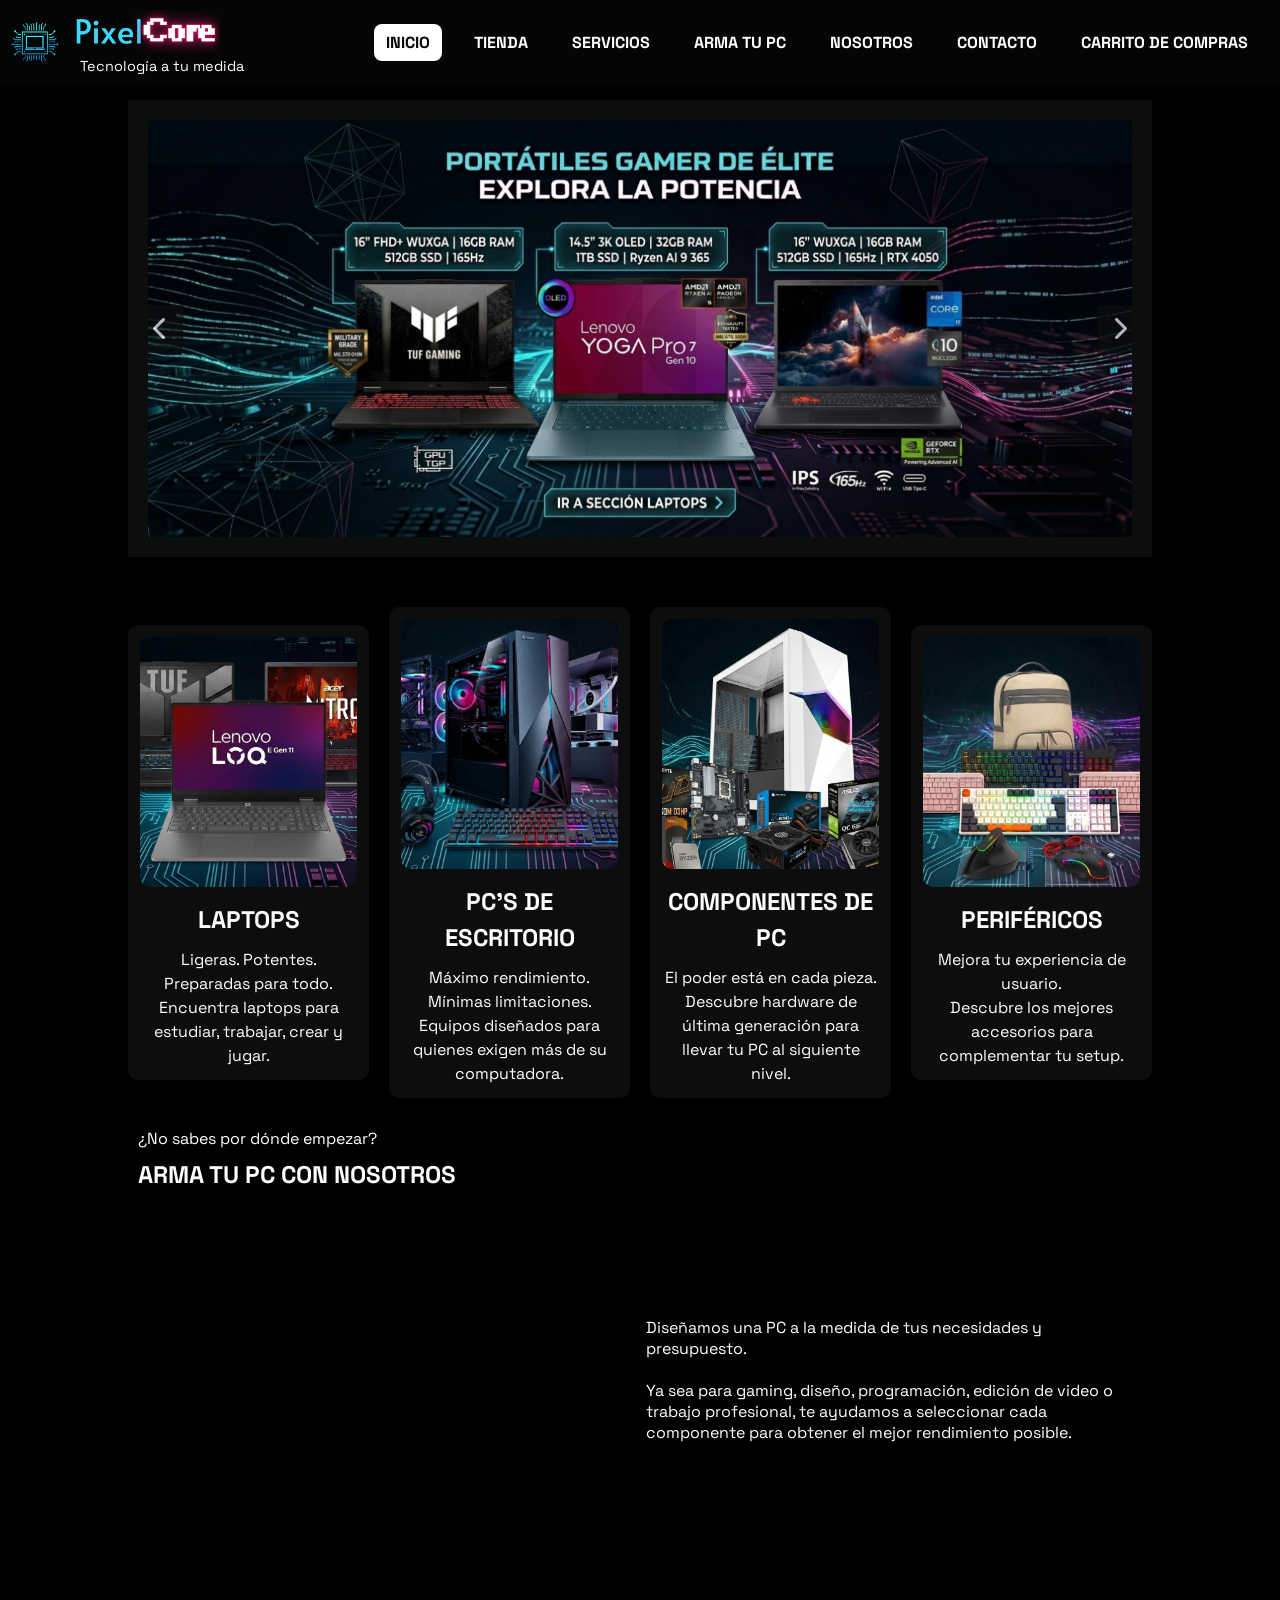
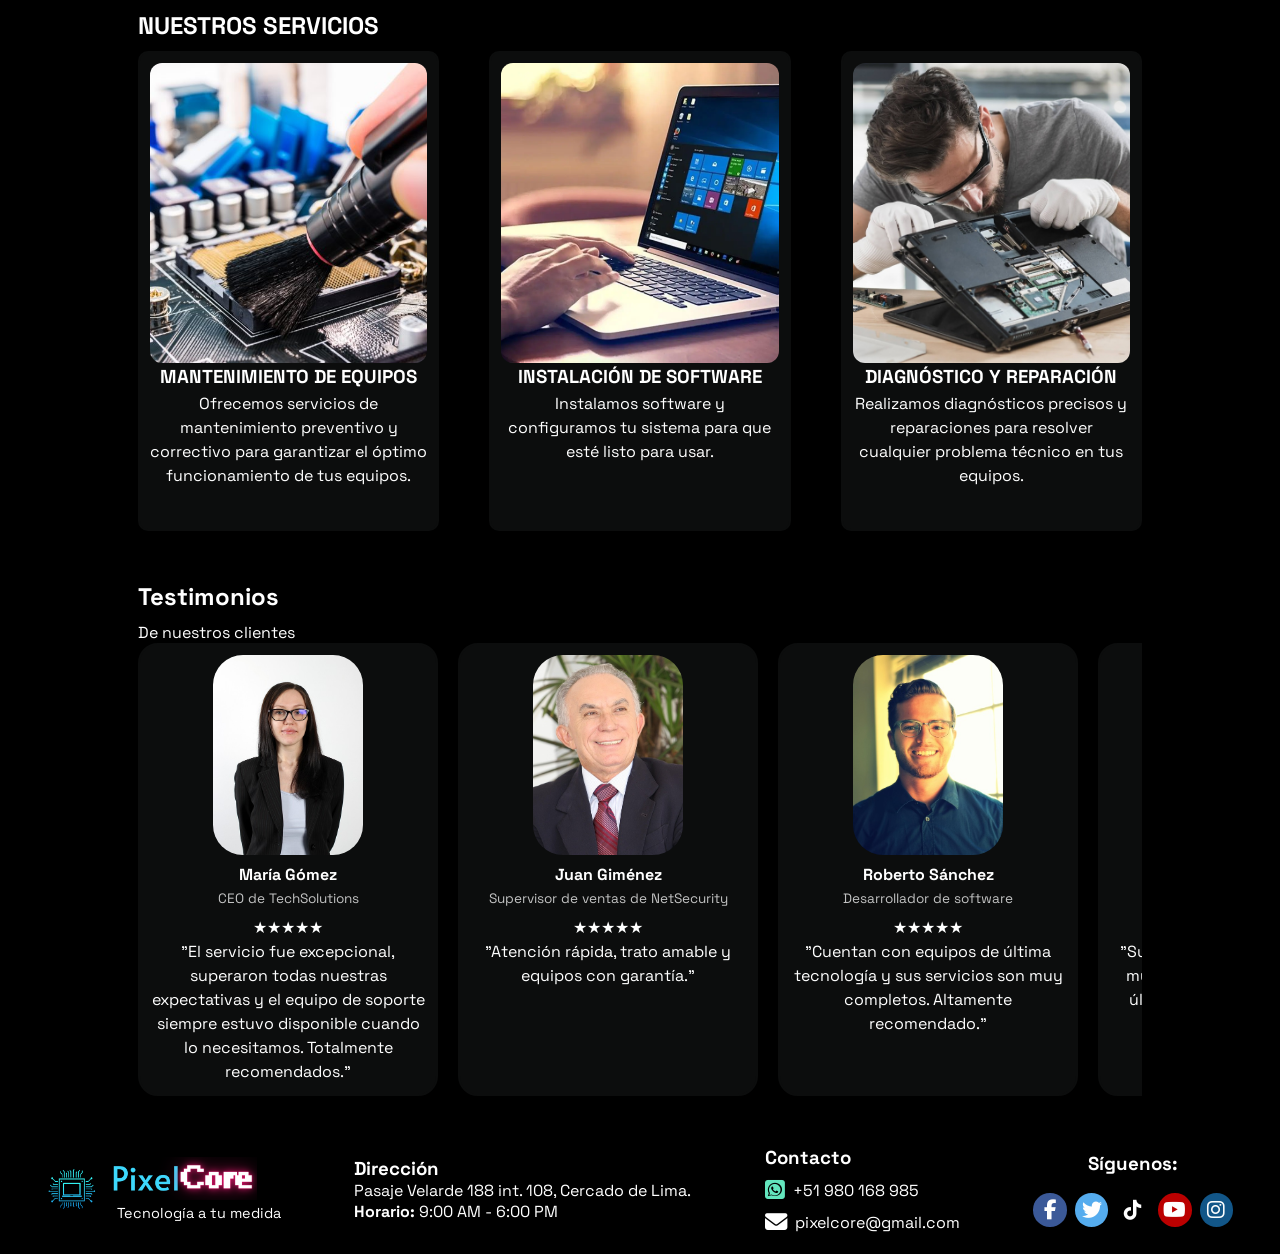
==== paginas/index.html @ 114f6311 "feat: Agregar carrusel continuo en 'Testimonios' - Inicio" ====
<!DOCTYPE html>
<html lang="es">
<head>
    <meta charset="UTF-8">
    <meta name="viewport" content="width=device-width, initial-scale=1.0">
    <link rel="preconnect" href="https://fonts.googleapis.com">
    <link rel="preconnect" href="https://fonts.gstatic.com" crossorigin>
    <link href="https://fonts.googleapis.com/css2?family=Space+Grotesk:wght@300;400;500;700&display=swap" rel="stylesheet">
    <link rel="stylesheet" href="../css/style.css">
    <link rel="stylesheet" href="https://cdnjs.cloudflare.com/ajax/libs/font-awesome/6.5.2/css/all.min.css">
    <script src = "../script.js" defer></script>
    <title>PixelCore - Tecnología a tu medida</title>
</head>
<body>
    
    <!-- ========== HEADER ========== -->

    <header>
        <img class = "logo-img" src = "../imagenes/logo-pixelCore.png" alt="Logo de PixelCore">
        <div class = "logo-info">
            <img class = "logo-nombre" src = "../imagenes/nombre-pixelCore.png" alt="PixelCore">
            <p class = "logo-slogan">Tecnología a tu medida</p>
        </div>
        <nav class = "navbar" aria-label = "Navegación principal">
            <ul>
                <li><a href = "#" class = "active">INICIO</a></li>
                <li><a href = "#">TIENDA</a></li>
                <li><a href = "#">SERVICIOS</a></li>
                <li><a href = "#">ARMA TU PC</a></li>
                <li><a href = "#">NOSOTROS</a></li>
                <li><a href = "#">CONTACTO</a></li>
                <li><a href = "#">CARRITO DE COMPRAS</a></li>
            </ul>
        </nav>
    </header>

    <!-- ========== MAIN ========== -->

    <main>

        <!-- Banner -->
        <section class = "carrusel">
            <button class = "button prev">
                <i class="fa-solid fa-chevron-left"></i>
            </button>
            <div class = "carrusel-viewport">
                <div class = "carrusel-contenedor">
                    <img src = "../imagenes/banner_laptop.png" alt = "banner de laptops">
                    <img src = "../imagenes/banner_pc.png" alt = "banner de PC's">
                </div>
            </div>
            <button class = "button next">
                <i class="fa-solid fa-chevron-right"></i>
            </button>
        </section>

        <!-- Productos -->
        <section class = "productos">

            <div class = "productos-card">
                <img class = "producto-img" src = "../imagenes/card-laptop.png" alt = "Laptops">
                <div class = "producto-texto">
                    <h2>LAPTOPS</h2>
                    <p>Ligeras. Potentes. Preparadas para todo.</p>
                    <p>Encuentra laptops para estudiar, trabajar, crear y jugar.</p>
                </div>
            </div>

            <div class = "productos-card">
                <img class = "producto-img" src="../imagenes/card-pc.png" alt="PC's">
                <div class = "producto-texto">
                    <h2>PC'S DE ESCRITORIO</h2>
                    <p>Máximo rendimiento. Mínimas limitaciones.</p>
                    <p>Equipos diseñados para quienes exigen más de su computadora.</p>
                </div>
            </div>

            <div class = "productos-card">
                <img class = "producto-img" src="../imagenes/card-componentes.png" alt="componentes de PC">
                <div class = "producto-texto">
                    <h2>COMPONENTES DE PC</h2>
                    <p>El poder está en cada pieza.</p>
                    <p>Descubre hardware de última generación para llevar tu PC al siguiente nivel.</p>
                </div>
            </div>

            <div class = "productos-card">
                <img class = "producto-img" src="../imagenes/card-perifericos.png" alt="Periféricos de PC">
                <div class = "producto-texto">
                    <h2>PERIFÉRICOS</h2>
                    <p>Mejora tu experiencia de usuario.</p>
                    <p>Descubre los mejores accesorios para complementar tu setup.</p>
                </div>
            </div>

        </section>

        <!-- Armado de PC -->
        <section class = "armado-pc seccion-interior">

            <p>¿No sabes por dónde empezar?</p>
            <h2>ARMA TU PC CON NOSOTROS</h2>
            <div class = "armado-pc-contenido">
                <iframe 
                    width = "1200" height = "360"
                    src = "https://www.youtube-nocookie.com/embed/bmqyrYRSf_Q?si=VLhyrjJyoLAX0cys" 
                    title = "Video: Cómo armar tu PC con PixelCore" 
                    frameborder = "0" 
                    allow = "accelerometer; autoplay; clipboard-write; encrypted-media; gyroscope; picture-in-picture; web-share" 
                    referrerpolicy = "strict-origin-when-cross-origin" 
                    allowfullscreen>
                </iframe>
                <p>Diseñamos una PC a la medida de tus necesidades y presupuesto.<br> 
                <br> 
                    Ya sea para gaming, diseño, programación, edición de video o trabajo profesional, te ayudamos a seleccionar cada componente para obtener el mejor rendimiento posible.
                </p>
            </div>

        </section>

        <!-- Servicios -->
        <section class = "servicios seccion-interior">

            <h2>NUESTROS SERVICIOS</h2>
            <div class = "servicios-grid">

                <div class = "servicios-card">
                    <img src = "../imagenes/card-servicios-mantenimiento.jpg" alt = "Mantenimiento de equipos">
                    <div class = "servicios-texto">
                        <h3>MANTENIMIENTO DE EQUIPOS</h3>
                        <p>Ofrecemos servicios de mantenimiento preventivo y correctivo para garantizar el óptimo funcionamiento de tus equipos.</p>
                    </div>
                </div>

                <div class = "servicios-card">
                    <img src = "../imagenes/card-servicios-instalacion.webp" alt = "Instalación de software">
                    <div class = "servicios-texto">
                        <h3>INSTALACIÓN DE SOFTWARE</h3>
                        <p>Instalamos software y configuramos tu sistema para que esté listo para usar.</p>
                    </div>
                </div>

                <div class = "servicios-card">
                    <img src = "../imagenes/card-servicios-reparacion.jpg" alt = "Reparación de equipos">
                    <div class = "servicios-texto">
                        <h3>DIAGNÓSTICO Y REPARACIÓN</h3>
                        <p>Realizamos diagnósticos precisos y reparaciones para resolver cualquier problema técnico en tus equipos.</p>
                    </div>
                </div>

            </div>

        </section>

        <!-- Testimonios -->
        <section class = "testimonios seccion-interior">

            <h2>Testimonios</h2>
            <p>De nuestros clientes</p>

            <div class = "testimonios-slider">

                <div class = "testimonios-track">

                    <!-- Primer grupo de tarjetas -->
                    <article class = "testimonio-card">
                        <img src = "../imagenes/persona-1.jpg" alt = "Foto de María Gómez">
                        <h4>María Gómez</h4>
                        <p class = "testimonio-cargo">CEO de TechSolutions</p>
                        <div class = "estrellas" aria-label = "5 estrellas">★★★★★</div>
                        <p>"El servicio fue excepcional, superaron todas nuestras expectativas y el equipo de soporte siempre estuvo disponible cuando lo necesitamos. Totalmente recomendados."</p>
                    </article>

                    <article class = "testimonio-card">
                        <img src = "../imagenes/persona-2.jpg" alt = "Foto de Juan Giménez">
                        <h4>Juan Giménez</h4>
                        <p class = "testimonio-cargo">Supervisor de ventas de NetSecurity</p>
                        <div class = "estrellas" aria-label = "5 estrellas">★★★★★</div>
                        <p>"Atención rápida, trato amable y equipos con garantía."</p>
                    </article>

                    <article class = "testimonio-card">
                        <img src = "../imagenes/persona-3.jpg" alt = "Foto de Roberto Sánchez">
                        <h4>Roberto Sánchez</h4>
                        <p class = "testimonio-cargo">Desarrollador de software</p>
                        <div class = "estrellas" aria-label = "5 estrellas">★★★★★</div>
                        <p>"Cuentan con equipos de última tecnología y sus servicios son muy completos. Altamente recomendado."</p>
                    </article>

                    <article class = "testimonio-card">
                        <img src = "../imagenes/persona-4.jpg" alt = "Foto de Manuel Suárez">
                        <h4>Manuel Suárez</h4>
                        <p class = "testimonio-cargo">Gamer profesional</p>
                        <div class = "estrellas" aria-label = "5 estrellas">★★★★★</div>
                        <p>"Su servicio de Armado de PC's es muy completo. Cuentan con los últimos componentes y a buen precio."</p>
                    </article>

                    <!-- Copia del primer grupo de tarjetas -->
                    <article class = "testimonio-card">
                        <img src = "../imagenes/persona-1.jpg" alt = "Foto de María Gómez">
                        <h4>María Gómez</h4>
                        <p class = "testimonio-cargo">CEO de TechSolutions</p>
                        <div class = "estrellas" aria-label = "5 estrellas">★★★★★</div>
                        <p>"El servicio fue excepcional, superaron todas nuestras expectativas y el equipo de soporte siempre estuvo disponible cuando lo necesitamos. Totalmente recomendados."</p>
                    </article>

                    <article class = "testimonio-card">
                        <img src = "../imagenes/persona-2.jpg" alt = "Foto de Juan Giménez">
                        <h4>Juan Giménez</h4>
                        <p class = "testimonio-cargo">Supervisor de ventas de NetSecurity</p>
                        <div class = "estrellas" aria-label = "5 estrellas">★★★★★</div>
                        <p>"Atención rápida, trato amable y equipos con garantía."</p>
                    </article>

                    <article class = "testimonio-card">
                        <img src = "../imagenes/persona-3.jpg" alt = "Foto de Roberto Sánchez">
                        <h4>Roberto Sánchez</h4>
                        <p class = "testimonio-cargo">Desarrollador de software</p>
                        <div class = "estrellas" aria-label = "5 estrellas">★★★★★</div>
                        <p>"Cuentan con equipos de última tecnología y sus servicios son muy completos. Altamente recomendado."</p>
                    </article>

                    <article class = "testimonio-card">
                        <img src = "../imagenes/persona-4.jpg" alt = "Foto de Manuel Suárez">
                        <h4>Manuel Suárez</h4>
                        <p class = "testimonio-cargo">Gamer profesional</p>
                        <div class = "estrellas" aria-label = "5 estrellas">★★★★★</div>
                        <p>"Su servicio de Armado de PC's es muy completo. Cuentan con los últimos componentes y a buen precio."</p>
                    </article>
                    
                </div>

            </div>

        </section>

    </main>

    <!-- ========== FOOTER ========== -->
    <footer>

        <div class = "footer-marca">
            <img class = "logo-img" src = "../imagenes/logo-pixelCore.png" alt = "Logo de PixelCore">
            <div class = "logo-info">
                <img class = "logo-nombre" src = "../imagenes/nombre-pixelCore.png" alt = "PixelCore">
                <p class = "logo-slogan">Tecnología a tu medida</p>
            </div>
        </div>

        <div class = "footer-direccion">
            <h3>Dirección</h3>
            <p>Pasaje Velarde 188 int. 108, Cercado de Lima.</p>
            <p><strong>Horario: </strong>9:00 AM - 6:00 PM</p>
        </div>

        <div class = "footer-contacto">
            <h3>Contacto</h3>
            <a  href = "https://www.whatsapp.com/" target = "_blank" rel = "noopener noreferrer" aria-label = "Contactar por Whatsapp">
                <i class="fa-brands fa-square-whatsapp"></i>
                <span>+51 980 168 985</span>
            </a>
            <a href = "https://www.gmail.com/" target = "_blank" rel = "noopener noreferrer" aria-label = "Contactar por correo electrónico">
                <i class="fa-solid fa-envelope"></i>
                <span>pixelcore@gmail.com</span>
            </a>
        </div>

        <div class = "footer-redes">
            <h3>Síguenos:</h3>

            <div class = "redes-iconos">
                <a class = "social-button facebook" href = "https://www.facebook.com/" target = "_blank" rel = "noopener noreferrer" aria-label = "Visitar perfil de Facebook">
                    <i class="fab fa-facebook-f" aria-hidden="true"></i>
                </a>
                <a class = "social-button twitter" href = "https://www.twitter.com/" target = "_blank" rel = "noopener noreferrer" aria-label = "Visitar perfil de Twitter">
                    <i class = "fab fa-twitter" aria-hidden = "true"></i>
                </a>
                <a class = "social-button tiktok" href = "https://www.tiktok.com/" target = "_blank" rel = "noopener noreferrer" aria-label = "Visitar perfil de TikTok">
                    <i class = "fab fa-tiktok" aria-hidden = "true"></i>
                </a>
                <a class = "social-button youtube" href = "https://www.youtube.com/" target = "_blank" rel = "noopener noreferrer" aria-label = "Visitar canal de YouTube">
                    <i class = "fab fa-youtube" aria-hidden = "true"></i>
                </a>
                <a class = "social-button instagram" href = "https://www.instagram.com/" target = "_blank" rel = "noopener noreferrer" aria-label = "Visitar perfil de Instagram">
                    <i class = "fab fa-instagram" aria-hidden = "true"></i>
                </a>
            </div>

        </div>

    </footer>
</body>
</html>
---- css/style.css ----
/* ---------- Reset y base ---------- */
*,
*::before,
*::after {
    margin: 0;
    padding: 0;
    box-sizing: border-box;
}

body{
    margin: 0;
    background-color: #000000;
    font-family: 'Space Grotesk', sans-serif;
    color: white;
}

hr{
    width: 80%;
}

/* ---------- Parte reutilizable ---------- */
.seccion-interior{
    width: 80%;
    margin: 20px auto;
    padding: 10px;
}

.logo-img{
    width: 50px;
    flex-shrink: 0;
}

.logo-nombre{
    width: 150px;
}

.logo-info{
    display: flex;
    flex-direction: column;
    gap: 4px;
}

.logo-slogan{
    margin: 0;
    font-size: 0.9em;
    padding-left: 10px;
}

h2{
    margin: 10px auto;
}

/* ---------- Header ---------- */
header{
    display: flex; 
    flex-direction: row;
    align-items: center;
    gap: 10px;
    padding: 10px;
    background-color: #050505;
    background-attachment: fixed;
    position: fixed;
    width: 100%;
    top: 0;
    z-index: 999;
}

.navbar{
    margin-left: auto; 
    padding: 10px;
}

.navbar ul{
    display: flex;
    flex-direction: row;
    flex-wrap: wrap;
    gap: 20px; 
    list-style: none;
    font-weight: bold;
    margin: 0;
    padding: 0;
}

.navbar ul li a{
    color: white;
    text-decoration: none;
    transition: all 0.2s ease;
    padding: 8px 12px;
    border-radius: 8px;
}

.navbar ul li a:hover{
    background-color: #222;
    color: #ece81a;
}

.navbar ul li a.active{
    background-color: #ffffff;
    color: #050505;
}

/* ---------- Banner ---------- */
.carrusel{
    background-color: #0c0d0d;
    display: flex;
    flex-direction: row;
    justify-content: space-around;
    align-items: center;
    padding: 20px;
    margin: 100px auto 50px;
    overflow: hidden;
    width: 80%;
    position: relative;
}

.carrusel-viewport{
    overflow: hidden;
}

.carrusel-contenedor{
    display: flex;
    flex-direction: row;
    justify-content: space-around;
    transition: transform 0.5s ease-in-out;
}

.carrusel-contenedor img{
    width: 100%;
    flex: 0 0 100%;
    flex-shrink: 0;
    object-fit: cover;
    display: block;
}

.button{
    position: absolute;
    top: 50%;
    transform: translateY(-50%);
    padding: 10px 15px;
    border: none;
    cursor: pointer;
    font-size: 24px;
    background: #0c0d0d;
    opacity: 0.7;
    color: white;
    z-index: 10;
}

.prev{
    left: 10px;
}

.next{
    right: 10px;
}

/* ---------- Productos ---------- */
.productos{
    display:flex; 
    flex-direction: row;
    align-items: center;
    width: 80%;
    margin: 20px auto;
    gap: 20px;
}

.productos-card {
    background-color: #0c0d0d;
    display: flex; 
    flex-direction: column;
    align-items: center;
    justify-content: space-around;
    width: 80%;
    padding: 10px;
    gap: 5px;
    border: solid #0c0d0d 2px;
    border-radius: 10px;
    position: relative;
    overflow: hidden;
    transition: transform 0.4 ease;
}

.productos-card:hover{
    border: solid #222 2px;
}

.producto-img{
    width: 100%;
    height: 250px;
    object-fit: cover;
    border-radius: 10px;
    transition: transform 0.4s ease;
}

.productos-card:hover .producto-img{
    transform: scale(1.08);
}

.producto-texto{
    text-align: center;
    line-height: 1.5;
}

.producto-texto h2{
    transition: color 0.3s ease;
}

.productos-card:hover .producto-texto h2{
    color: #ece81a;
}

/* ---------- Armado de PC ---------- */
.armado-pc-contenido{
    display: flex;
    flex-direction: row;
    align-items: center;
    gap: 50px;
}

/* ---------- Servicios ---------- */
.servicios{
    border-radius: 20px;
}

.servicios-grid{
    display: flex;
    flex-direction: row;
    align-items: flex-start;
    gap: 50px;
    justify-content: space-around;
}

.servicios-card{
    background-color: #0c0d0d;
    display: flex;
    flex-direction: column;
    flex: 1;
    padding: 10px;
    height: 480px;
    border: solid #0c0d0d 2px;
    border-radius: 10px;
    transition: transform 0.4 ease;
}

.servicios-card:hover{
    border: solid #222 2px;
}

.servicios-card img{
    width: 100%;
    height: 300px;
    object-fit: cover;
    border-radius: 12px;
    transition: transform 0.4s ease;
}

.servicios-card:hover img{
    transform: scale(1.02);
}

.servicios-texto{
    text-align: center;
    line-height: 1.5;
}

.servicios-texto h3{
    transition: color 0.3s ease;
}

.servicios-card:hover .servicios-texto h3{
    color: #ece81a;
}

/* ---------- Testimonios ---------- */
.testimonios-slider{
    display: flex;
    flex-direction: row;
    align-items: stretch;
    gap: 10px;
    overflow: hidden;
    width: 100%;
    position: relative
}

.testimonios-track{
    display: flex;
    gap: 20px;
    width: max-content;
    animation: scrollTestimonios 30s linear infinite;
}

.testimonios-track:hover{
    animation-play-state: paused;
}

@keyframes scrollTestimonios{
    from{
        transform: translateX(0);
    }
    to{
        transform: translateX(-50%);
    }
}

.testimonio-card{
    background-color: #0c0d0d;
    display: flex;
    flex-direction: column;
    align-items: center;
    padding: 10px;
    flex: 1;
    border: solid #0c0d0d 2px;
    border-radius: 20px;
    text-align: center;
    line-height: 1.5;
    min-width: 300px;
    transition: transform 0.3s ease;
}

.testimonio-card:hover{
    transform: scale(1.02);
}

.testimonio-card img{
    width: 150px;
    height: 200px;
    object-fit: cover;
    border-radius: 30px;
    margin-bottom: 8px;
}

.testimonio-cargo{
    font-size: 0.85em;
    opacity: 0.75;
    margin: 2px 0 6px;
}

/* ---------- Footer ---------- */
footer{
    display: flex;
    flex-direction: row;
    justify-content: space-around;
    align-items: center;
    flex-wrap: wrap;
    gap: 20px;
    padding: 20px;
}

.footer-marca{
    display: flex;
    flex-direction: row;
    align-items: center;
    gap: 10px;
}

.footer-contacto{
    display: flex;
    flex-direction: column;
    gap: 10px;
}

.footer-contacto a{
    display: flex;
    flex-direction: row;
    align-items: center;
    gap: 8px;
    color: white;
    text-decoration: none;
    transition: opacity 0.2s ease;
}

.fa-square-whatsapp { 
    color: rgb(99, 230, 190);
}

.footer-contacto a:hover{
    opacity: 0.75;
}

.footer-contacto i{
    font-size: 1.4em;
}

.footer-redes{
    display: flex;
    flex-direction: column;
    align-items: center;
    gap: 8px;
}

.footer-redes h3{
    margin: 0;
}

.redes-iconos{
    display: flex;
    flex-direction: row;
    flex-wrap: wrap;
    gap: 8px;
    justify-content: center;
    margin-top: 10px;
}

.social-button{
    display: inline-flex;
    align-items: center;
    justify-content: center;
    width: 2.1rem;
    height: 2.1rem;
    border: 0.125rem solid transparent;
    border-radius: 50%;
    color: #fefefe;
    font-size: 1.25rem;
    text-decoration: none;
    transition: transform 0.3s ease, color 0.3s ease, background-color 0.3s ease, border-color 0.3s ease;
}

.social-button:hover,
.social-button:focus{
    transform: rotate(360deg);
}

.social-button:focus-visible{
    outline: 2px solid white;
    outline-offset: 2px;
}

.social-button.facebook { 
    background: #3b5998; 
}

.social-button.twitter{ 
    background: #55acee; 
}

.social-button.tiktok{ 
    background: #000000; 
}

.social-button.youtube{ 
    background: #bb0000; 
}
.social-button.instagram{ 
    background: #125688; 
}

.social-button.facebook:hover, .social-button.facebook:focus{ 
    color: #3b5998; 
    background: #fefefe; 
    border-color: #3b5998;
}

.social-button.twitter:hover, .social-button.twitter:focus{ 
    color: #55acee; 
    background: #fefefe; 
    border-color: #55acee; 
}

.social-button.tiktok:hover, .social-button.tiktok:focus{ 
    color: #000000; 
    background: #fefefe; 
    border-color: #000000; 
}

.social-button.youtube:hover, .social-button.youtube:focus{ 
    color: #bb0000; 
    background: #fefefe; 
    border-color: #bb0000; 
}

.social-button.instagram:hover, .social-button.instagram:focus{ 
    color: #125688; 
    background: #fefefe; 
    border-color: #125688; 
}
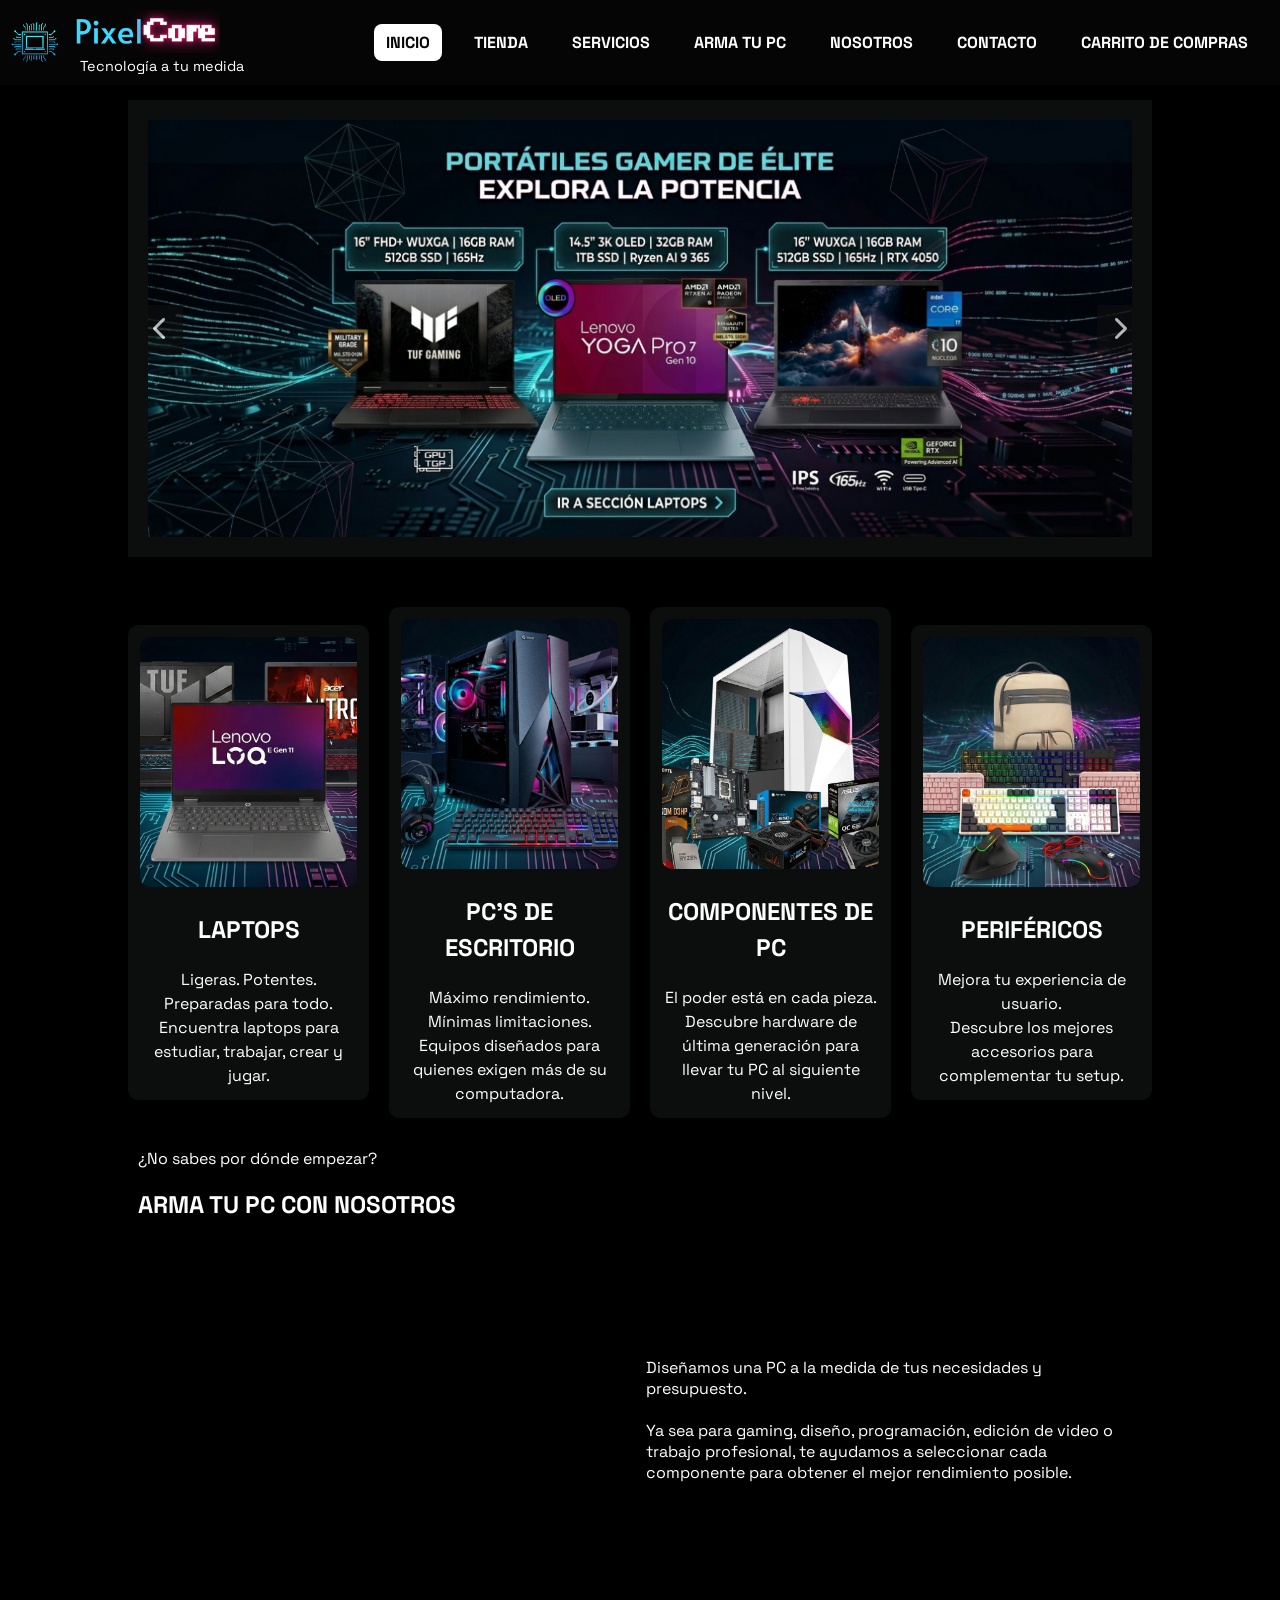
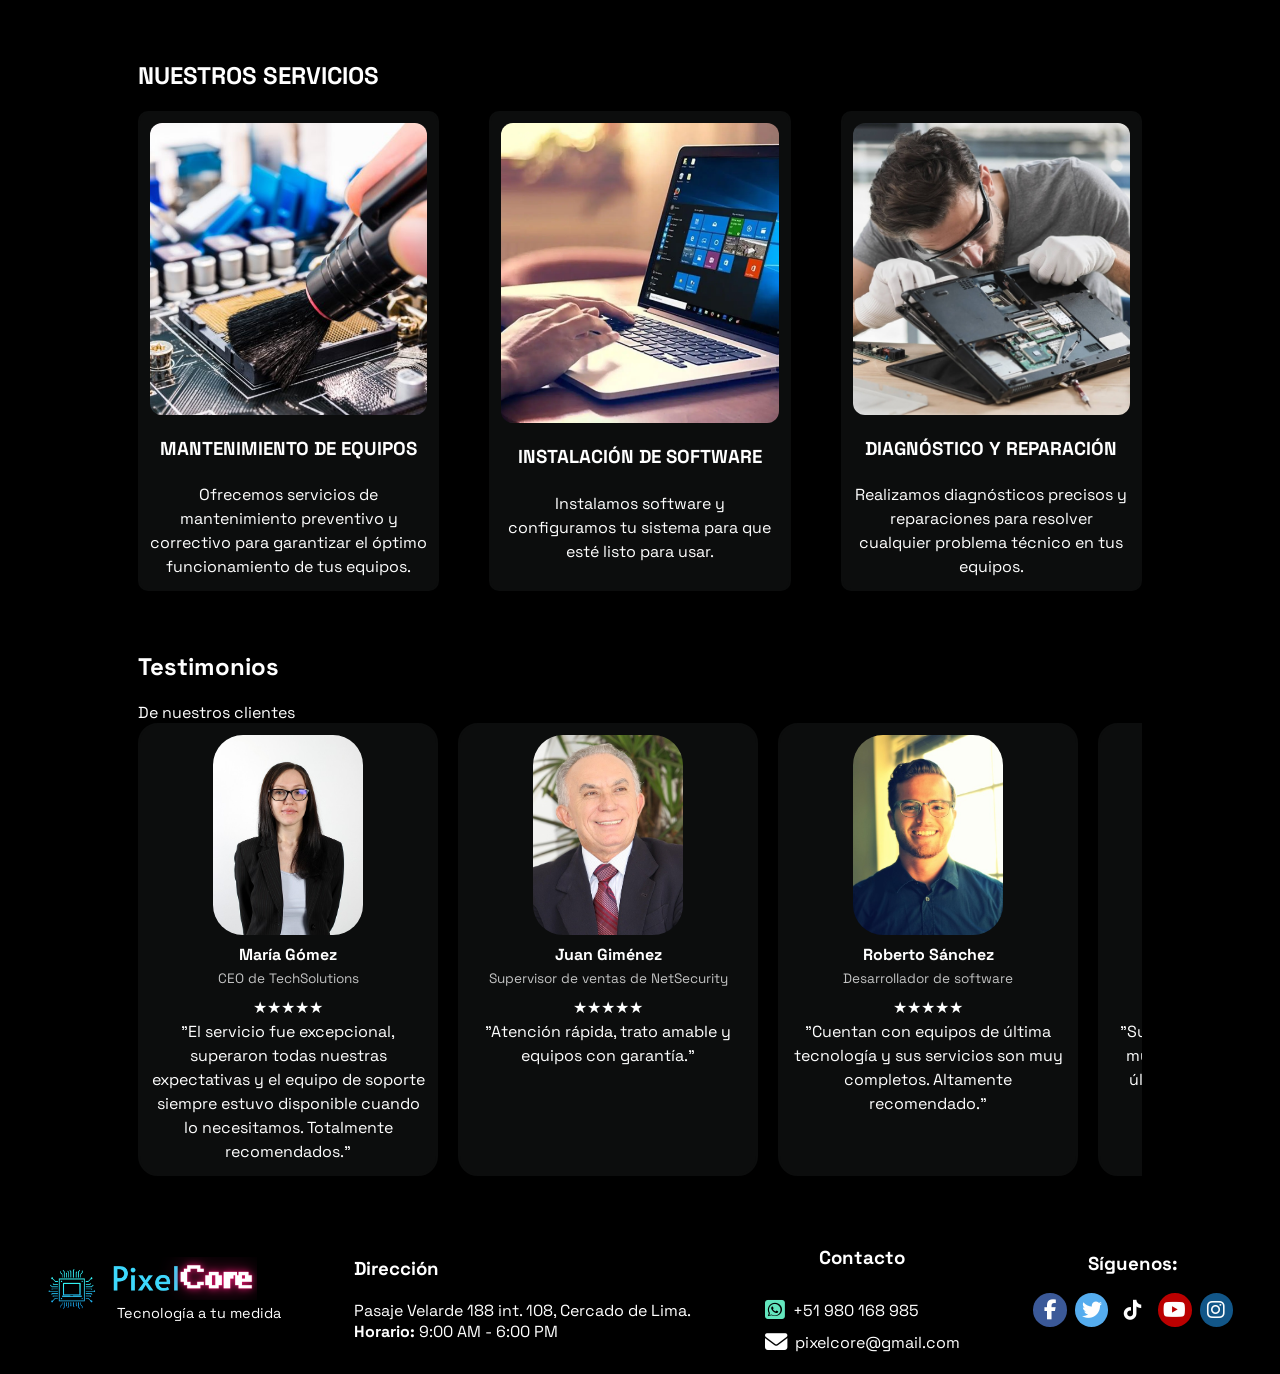
==== commit 9e5f7d11: "fix: Arreglar estilos, orden, mejora de lógica en JS - Inicio}" ====
--- a/paginas/index.html
+++ b/paginas/index.html
@@ -45,8 +45,10 @@
             </button>
             <div class = "carrusel-viewport">
                 <div class = "carrusel-contenedor">
-                    <img src = "../imagenes/banner_laptop.png" alt = "banner de laptops">
-                    <img src = "../imagenes/banner_pc.png" alt = "banner de PC's">
+                    <img src = "../imagenes/banners/banner_laptop.png" alt = "banner de laptops">
+                    <img src = "../imagenes/banners/banner_pc.png" alt = "banner de PC's">
+                    <img src = "../imagenes/banners/banner_componentes.png" alt = "banner de componentes de PC">
+                    <img src = "../imagenes/banners/banner_perifericos.png" alt = "Periféricos">
                 </div>
             </div>
             <button class = "button next">
@@ -58,7 +60,7 @@
         <section class = "productos">
 
             <div class = "productos-card">
-                <img class = "producto-img" src = "../imagenes/card-laptop.png" alt = "Laptops">
+                <img class = "producto-img" src = "../imagenes/tarjetas/productos/card-laptop.png" alt = "Laptops">
                 <div class = "producto-texto">
                     <h2>LAPTOPS</h2>
                     <p>Ligeras. Potentes. Preparadas para todo.</p>
@@ -67,7 +69,7 @@
             </div>
 
             <div class = "productos-card">
-                <img class = "producto-img" src="../imagenes/card-pc.png" alt="PC's">
+                <img class = "producto-img" src="../imagenes/tarjetas/productos/card-pc.png" alt="PC's">
                 <div class = "producto-texto">
                     <h2>PC'S DE ESCRITORIO</h2>
                     <p>Máximo rendimiento. Mínimas limitaciones.</p>
@@ -76,7 +78,7 @@
             </div>
 
             <div class = "productos-card">
-                <img class = "producto-img" src="../imagenes/card-componentes.png" alt="componentes de PC">
+                <img class = "producto-img" src="../imagenes/tarjetas/productos/card-componentes.png" alt="componentes de PC">
                 <div class = "producto-texto">
                     <h2>COMPONENTES DE PC</h2>
                     <p>El poder está en cada pieza.</p>
@@ -85,7 +87,7 @@
             </div>
 
             <div class = "productos-card">
-                <img class = "producto-img" src="../imagenes/card-perifericos.png" alt="Periféricos de PC">
+                <img class = "producto-img" src="../imagenes/tarjetas/productos/card-perifericos.png" alt="Periféricos de PC">
                 <div class = "producto-texto">
                     <h2>PERIFÉRICOS</h2>
                     <p>Mejora tu experiencia de usuario.</p>
@@ -125,7 +127,7 @@
             <div class = "servicios-grid">
 
                 <div class = "servicios-card">
-                    <img src = "../imagenes/card-servicios-mantenimiento.jpg" alt = "Mantenimiento de equipos">
+                    <img src = "../imagenes/tarjetas/servicios/card-servicios-mantenimiento.jpg" alt = "Mantenimiento de equipos">
                     <div class = "servicios-texto">
                         <h3>MANTENIMIENTO DE EQUIPOS</h3>
                         <p>Ofrecemos servicios de mantenimiento preventivo y correctivo para garantizar el óptimo funcionamiento de tus equipos.</p>
@@ -133,7 +135,7 @@
                 </div>
 
                 <div class = "servicios-card">
-                    <img src = "../imagenes/card-servicios-instalacion.webp" alt = "Instalación de software">
+                    <img src = "../imagenes/tarjetas/servicios/card-servicios-instalacion.webp" alt = "Instalación de software">
                     <div class = "servicios-texto">
                         <h3>INSTALACIÓN DE SOFTWARE</h3>
                         <p>Instalamos software y configuramos tu sistema para que esté listo para usar.</p>
@@ -141,7 +143,7 @@
                 </div>
 
                 <div class = "servicios-card">
-                    <img src = "../imagenes/card-servicios-reparacion.jpg" alt = "Reparación de equipos">
+                    <img src = "../imagenes/tarjetas/servicios/card-servicios-reparacion.jpg" alt = "Reparación de equipos">
                     <div class = "servicios-texto">
                         <h3>DIAGNÓSTICO Y REPARACIÓN</h3>
                         <p>Realizamos diagnósticos precisos y reparaciones para resolver cualquier problema técnico en tus equipos.</p>
@@ -164,7 +166,7 @@
 
                     <!-- Primer grupo de tarjetas -->
                     <article class = "testimonio-card">
-                        <img src = "../imagenes/persona-1.jpg" alt = "Foto de María Gómez">
+                        <img src = "../imagenes/testimonios/persona-1.jpg" alt = "Foto de María Gómez">
                         <h4>María Gómez</h4>
                         <p class = "testimonio-cargo">CEO de TechSolutions</p>
                         <div class = "estrellas" aria-label = "5 estrellas">★★★★★</div>
@@ -172,7 +174,7 @@
                     </article>
 
                     <article class = "testimonio-card">
-                        <img src = "../imagenes/persona-2.jpg" alt = "Foto de Juan Giménez">
+                        <img src = "../imagenes/testimonios/persona-2.jpg" alt = "Foto de Juan Giménez">
                         <h4>Juan Giménez</h4>
                         <p class = "testimonio-cargo">Supervisor de ventas de NetSecurity</p>
                         <div class = "estrellas" aria-label = "5 estrellas">★★★★★</div>
@@ -180,7 +182,7 @@
                     </article>
 
                     <article class = "testimonio-card">
-                        <img src = "../imagenes/persona-3.jpg" alt = "Foto de Roberto Sánchez">
+                        <img src = "../imagenes/testimonios/persona-3.jpg" alt = "Foto de Roberto Sánchez">
                         <h4>Roberto Sánchez</h4>
                         <p class = "testimonio-cargo">Desarrollador de software</p>
                         <div class = "estrellas" aria-label = "5 estrellas">★★★★★</div>
@@ -188,7 +190,7 @@
                     </article>
 
                     <article class = "testimonio-card">
-                        <img src = "../imagenes/persona-4.jpg" alt = "Foto de Manuel Suárez">
+                        <img src = "../imagenes/testimonios/persona-4.jpg" alt = "Foto de Manuel Suárez">
                         <h4>Manuel Suárez</h4>
                         <p class = "testimonio-cargo">Gamer profesional</p>
                         <div class = "estrellas" aria-label = "5 estrellas">★★★★★</div>
@@ -197,7 +199,7 @@
 
                     <!-- Copia del primer grupo de tarjetas -->
                     <article class = "testimonio-card">
-                        <img src = "../imagenes/persona-1.jpg" alt = "Foto de María Gómez">
+                        <img src = "../imagenes/testimonios/persona-1.jpg" alt = "Foto de María Gómez">
                         <h4>María Gómez</h4>
                         <p class = "testimonio-cargo">CEO de TechSolutions</p>
                         <div class = "estrellas" aria-label = "5 estrellas">★★★★★</div>
@@ -205,7 +207,7 @@
                     </article>
 
                     <article class = "testimonio-card">
-                        <img src = "../imagenes/persona-2.jpg" alt = "Foto de Juan Giménez">
+                        <img src = "../imagenes/testimonios/persona-2.jpg" alt = "Foto de Juan Giménez">
                         <h4>Juan Giménez</h4>
                         <p class = "testimonio-cargo">Supervisor de ventas de NetSecurity</p>
                         <div class = "estrellas" aria-label = "5 estrellas">★★★★★</div>
@@ -213,7 +215,7 @@
                     </article>
 
                     <article class = "testimonio-card">
-                        <img src = "../imagenes/persona-3.jpg" alt = "Foto de Roberto Sánchez">
+                        <img src = "../imagenes/testimonios/persona-3.jpg" alt = "Foto de Roberto Sánchez">
                         <h4>Roberto Sánchez</h4>
                         <p class = "testimonio-cargo">Desarrollador de software</p>
                         <div class = "estrellas" aria-label = "5 estrellas">★★★★★</div>
@@ -221,13 +223,13 @@
                     </article>
 
                     <article class = "testimonio-card">
-                        <img src = "../imagenes/persona-4.jpg" alt = "Foto de Manuel Suárez">
+                        <img src = "../imagenes/testimonios/persona-4.jpg" alt = "Foto de Manuel Suárez">
                         <h4>Manuel Suárez</h4>
                         <p class = "testimonio-cargo">Gamer profesional</p>
                         <div class = "estrellas" aria-label = "5 estrellas">★★★★★</div>
                         <p>"Su servicio de Armado de PC's es muy completo. Cuentan con los últimos componentes y a buen precio."</p>
                     </article>
-                    
+
                 </div>
 
             </div>
--- a/css/style.css
+++ b/css/style.css
@@ -14,10 +14,6 @@
     color: white;
 }
 
-hr{
-    width: 80%;
-}
-
 /* ---------- Parte reutilizable ---------- */
 .seccion-interior{
     width: 80%;
@@ -47,7 +43,11 @@
 }
 
 h2{
-    margin: 10px auto;
+    margin: 20px auto;
+}
+
+h3{
+    margin: 20px auto;
 }
 
 /* ---------- Header ---------- */
@@ -58,7 +58,6 @@
     gap: 10px;
     padding: 10px;
     background-color: #050505;
-    background-attachment: fixed;
     position: fixed;
     width: 100%;
     top: 0;
@@ -177,7 +176,7 @@
     border-radius: 10px;
     position: relative;
     overflow: hidden;
-    transition: transform 0.4 ease;
+    transition: transform 0.4s ease;
 }
 
 .productos-card:hover{
@@ -239,7 +238,7 @@
     height: 480px;
     border: solid #0c0d0d 2px;
     border-radius: 10px;
-    transition: transform 0.4 ease;
+    transition: transform 0.4s ease;
 }
 
 .servicios-card:hover{
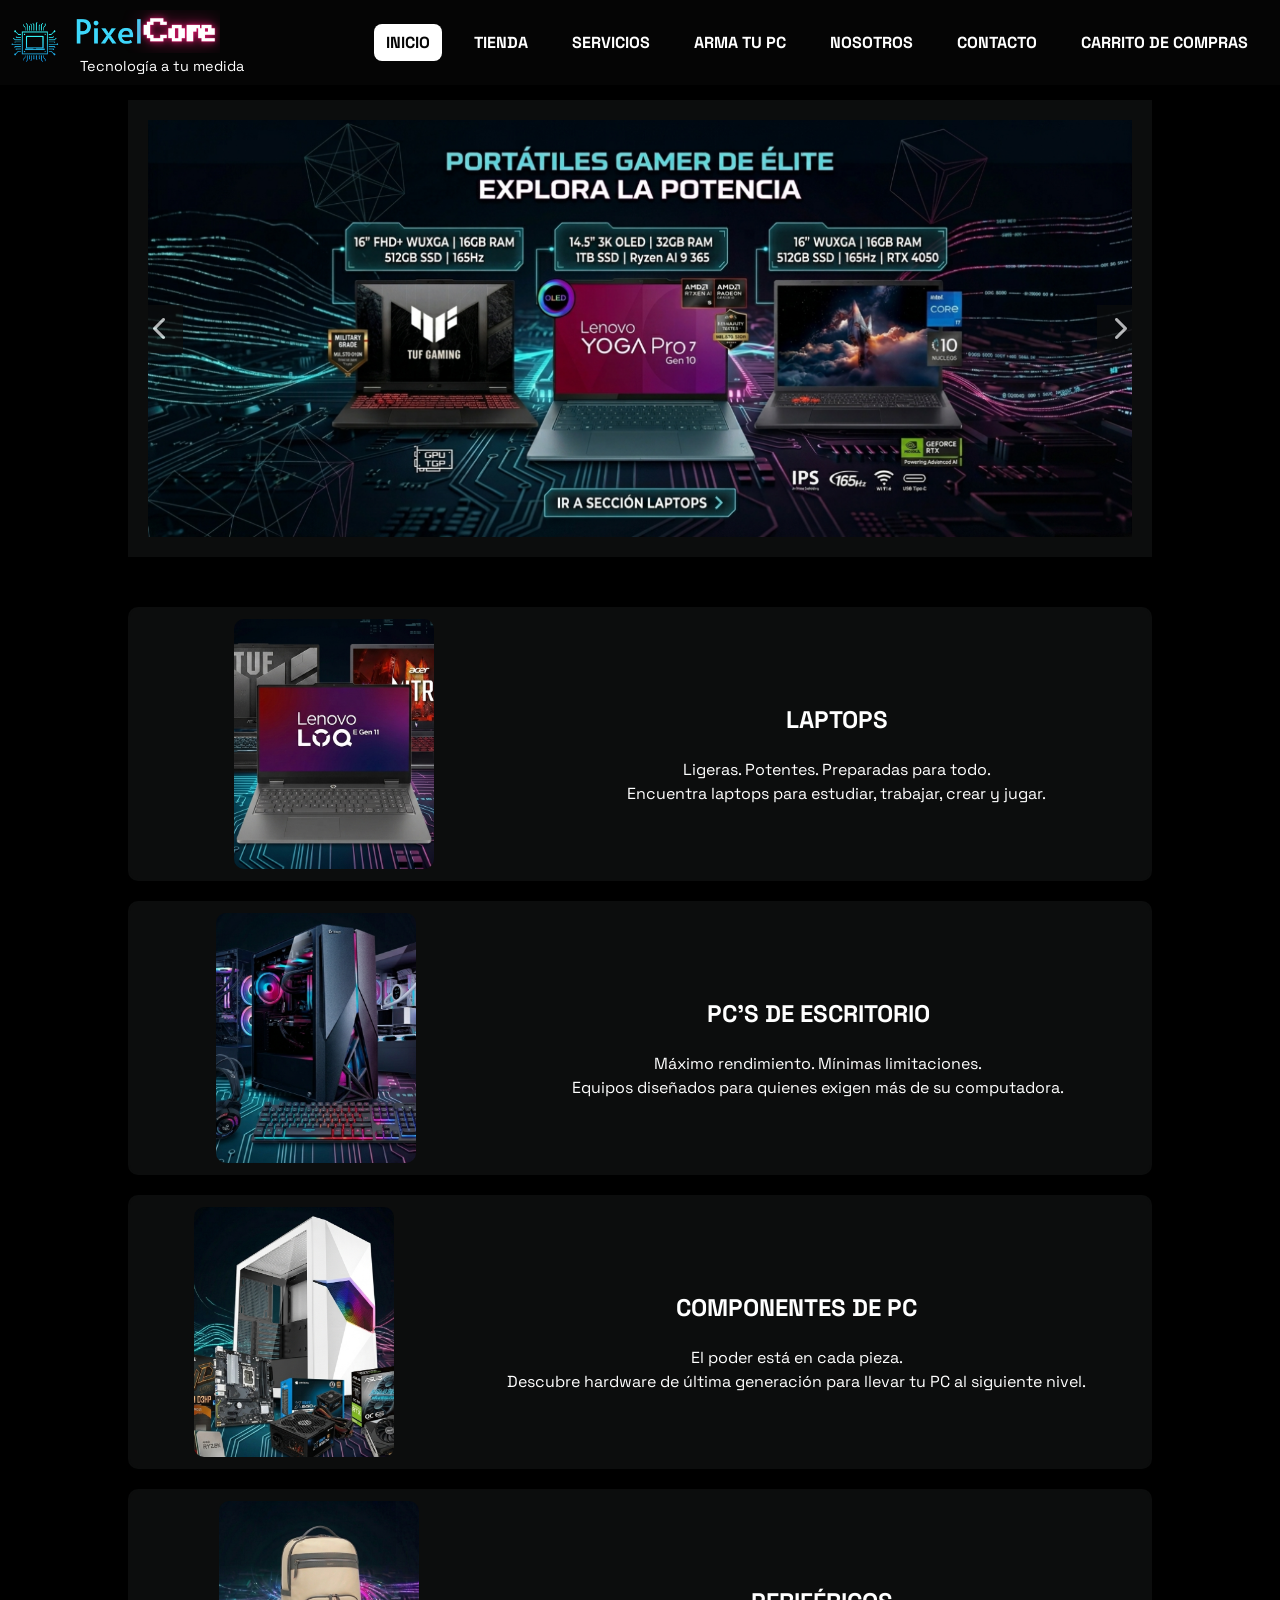
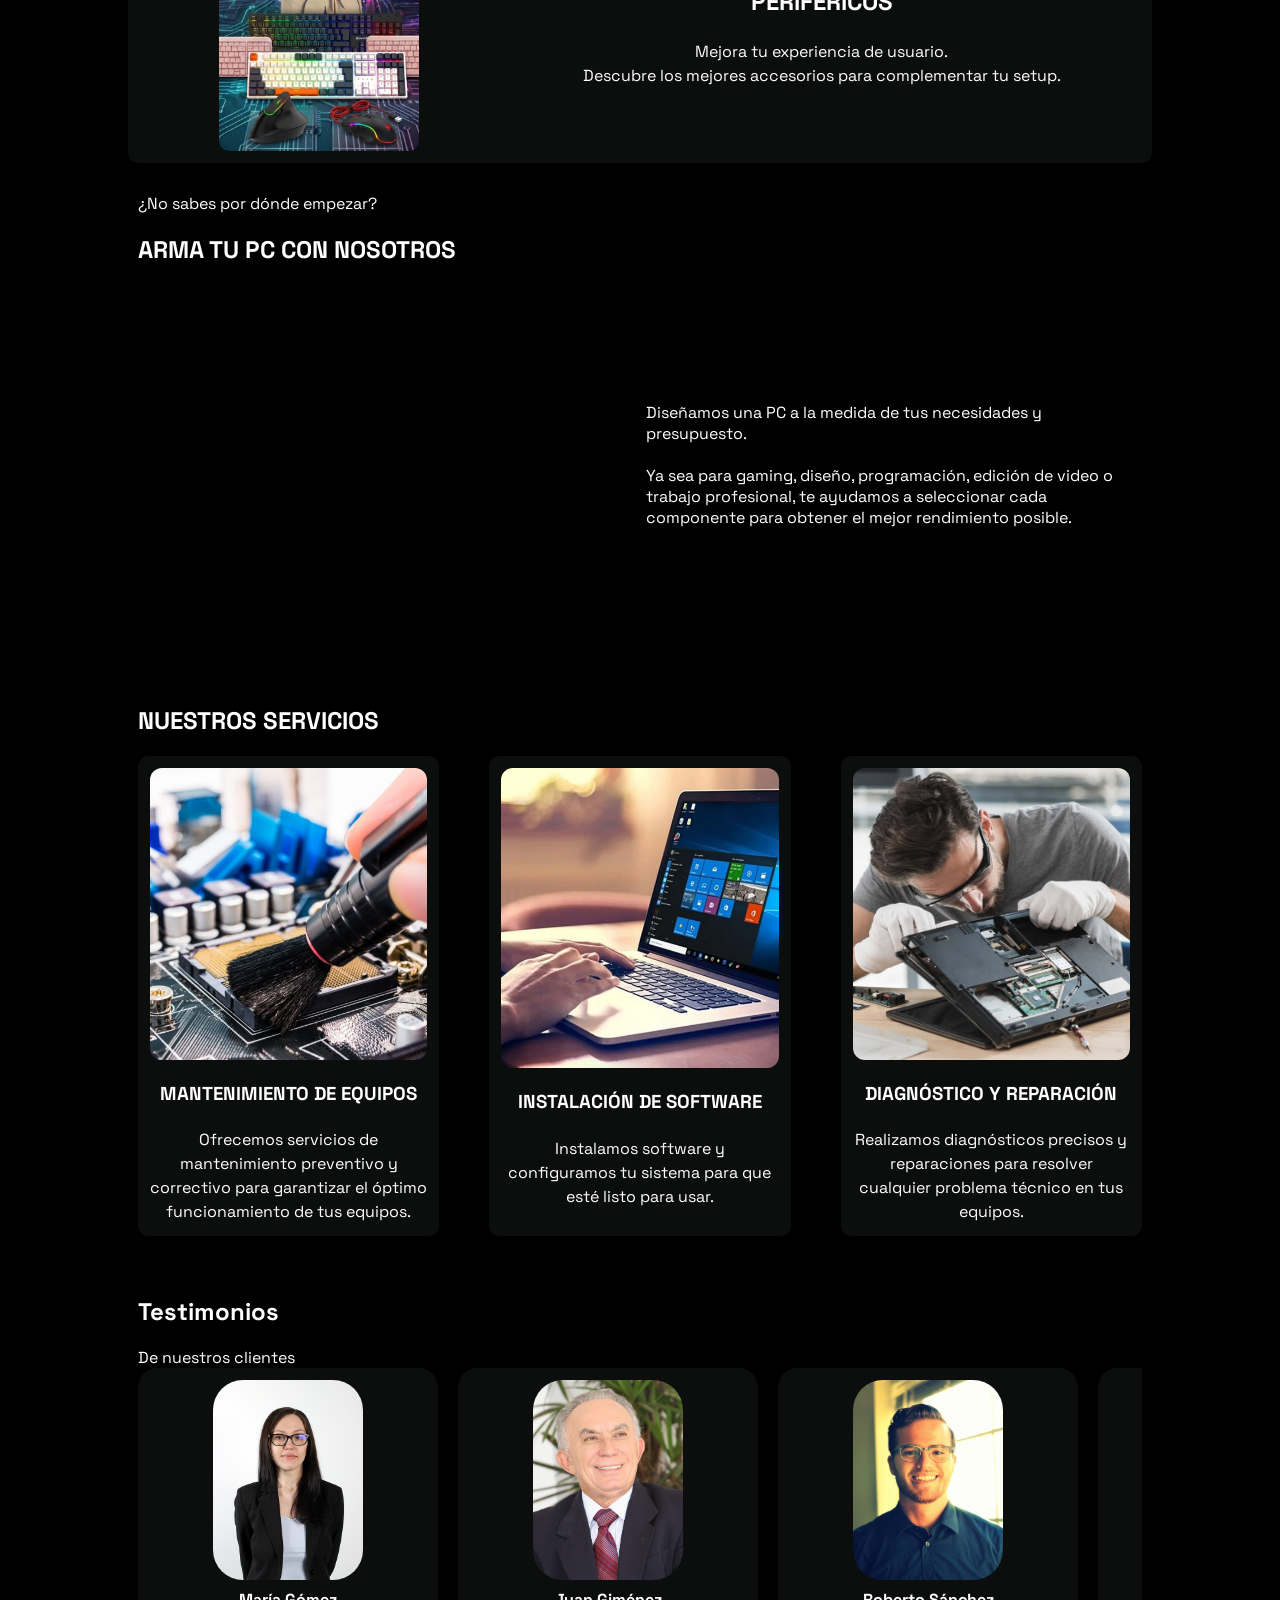
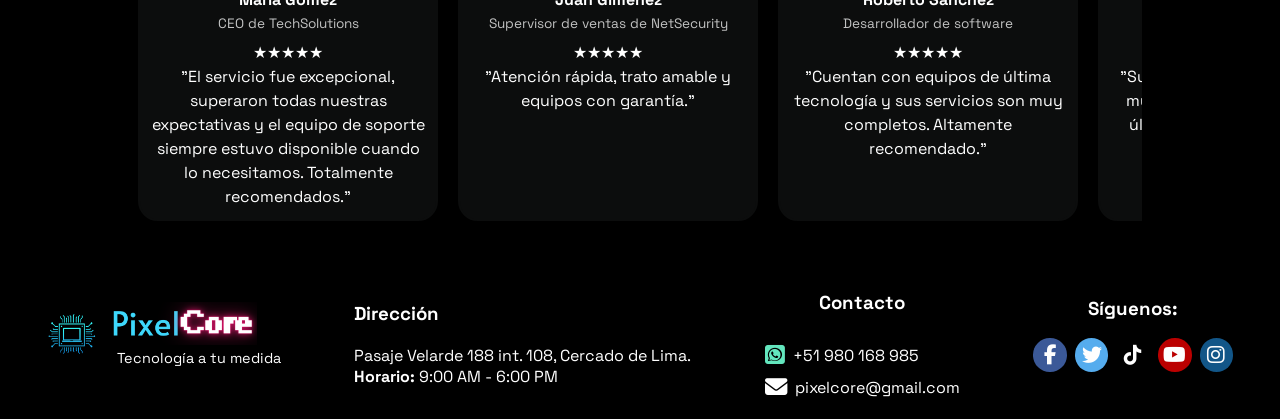
==== commit 3381a221: "fix: Crea carpeta 'js' y se colocarn los archivos javascript" ====
--- a/paginas/index.html
+++ b/paginas/index.html
@@ -6,9 +6,9 @@
     <link rel="preconnect" href="https://fonts.googleapis.com">
     <link rel="preconnect" href="https://fonts.gstatic.com" crossorigin>
     <link href="https://fonts.googleapis.com/css2?family=Space+Grotesk:wght@300;400;500;700&display=swap" rel="stylesheet">
-    <link rel="stylesheet" href="../css/style.css">
+    <link rel="stylesheet" href="../css/styleIndex.css">
     <link rel="stylesheet" href="https://cdnjs.cloudflare.com/ajax/libs/font-awesome/6.5.2/css/all.min.css">
-    <script src = "../script.js" defer></script>
+    <script src = "../js/scriptIndex.js" defer></script>
     <title>PixelCore - Tecnología a tu medida</title>
 </head>
 <body>
@@ -24,7 +24,7 @@
         <nav class = "navbar" aria-label = "Navegación principal">
             <ul>
                 <li><a href = "#" class = "active">INICIO</a></li>
-                <li><a href = "#">TIENDA</a></li>
+                <li><a href = "./tienda.html">TIENDA</a></li>
                 <li><a href = "#">SERVICIOS</a></li>
                 <li><a href = "#">ARMA TU PC</a></li>
                 <li><a href = "#">NOSOTROS</a></li>
--- a/css/styleIndex.css
+++ b/css/styleIndex.css
@@ -0,0 +1,474 @@
+/* ---------- Reset y base ---------- */
+*,
+*::before,
+*::after {
+    margin: 0;
+    padding: 0;
+    box-sizing: border-box;
+}
+
+body{
+    margin: 0;
+    background-color: #000000;
+    font-family: 'Space Grotesk', sans-serif;
+    color: white;
+}
+
+/* ---------- Parte reutilizable ---------- */
+.seccion-interior{
+    width: 80%;
+    margin: 20px auto;
+    padding: 10px;
+}
+
+.logo-img{
+    width: 50px;
+    flex-shrink: 0;
+}
+
+.logo-nombre{
+    width: 150px;
+}
+
+.logo-info{
+    display: flex;
+    flex-direction: column;
+    gap: 4px;
+}
+
+.logo-slogan{
+    margin: 0;
+    font-size: 0.9em;
+    padding-left: 10px;
+}
+
+h2{
+    margin: 20px auto;
+}
+
+h3{
+    margin: 20px auto;
+}
+
+/* ---------- Header ---------- */
+header{
+    display: flex; 
+    flex-direction: row;
+    align-items: center;
+    gap: 10px;
+    padding: 10px;
+    background-color: #050505;
+    position: fixed;
+    width: 100%;
+    top: 0;
+    z-index: 999;
+}
+
+.navbar{
+    margin-left: auto; 
+    padding: 10px;
+}
+
+.navbar ul{
+    display: flex;
+    flex-direction: row;
+    flex-wrap: wrap;
+    gap: 20px; 
+    list-style: none;
+    font-weight: bold;
+    margin: 0;
+    padding: 0;
+}
+
+.navbar ul li a{
+    color: white;
+    text-decoration: none;
+    transition: all 0.2s ease;
+    padding: 8px 12px;
+    border-radius: 8px;
+}
+
+.navbar ul li a:hover{
+    background-color: #222;
+    color: #ece81a;
+}
+
+.navbar ul li a.active{
+    background-color: #ffffff;
+    color: #050505;
+}
+
+/* ---------- Banner ---------- */
+.carrusel{
+    background-color: #0c0d0d;
+    display: flex;
+    flex-direction: row;
+    justify-content: space-around;
+    align-items: center;
+    padding: 20px;
+    margin: 100px auto 50px;
+    overflow: hidden;
+    width: 80%;
+    position: relative;
+}
+
+.carrusel-viewport{
+    overflow: hidden;
+}
+
+.carrusel-contenedor{
+    display: flex;
+    flex-direction: row;
+    justify-content: space-around;
+    transition: transform 0.5s ease-in-out;
+}
+
+.carrusel-contenedor img{
+    width: 100%;
+    flex: 0 0 100%;
+    flex-shrink: 0;
+    object-fit: cover;
+    display: block;
+}
+
+.button{
+    position: absolute;
+    top: 50%;
+    transform: translateY(-50%);
+    padding: 10px 15px;
+    border: none;
+    cursor: pointer;
+    font-size: 24px;
+    background: #0c0d0d;
+    opacity: 0.7;
+    color: white;
+    z-index: 10;
+}
+
+.prev{
+    left: 10px;
+}
+
+.next{
+    right: 10px;
+}
+
+/* ---------- Productos ---------- */
+.productos{
+    display:flex; 
+    flex-direction: column;
+    align-items: center;
+    width: 100%;
+    margin: 20px auto;
+    gap: 20px;
+}
+
+.productos-card {
+    background-color: #0c0d0d;
+    display: flex; 
+    flex-direction: row;
+    align-items: center;
+    justify-content: space-around;
+    width: 80%;
+    padding: 10px;
+    gap: 5px;
+    border: solid #0c0d0d 2px;
+    border-radius: 10px;
+    position: relative;
+    overflow: hidden;
+    transition: transform 0.4s ease;
+}
+
+.productos-card:hover{
+    border: solid #222 2px;
+}
+
+.producto-img{
+    width: 20%;
+    height: 250px;
+    object-fit:cover;
+    border-radius: 10px;
+    transition: transform 0.4s ease;
+}
+
+.productos-card:hover .producto-img{
+    transform: scale(1.08);
+}
+
+.producto-texto{
+    text-align: center;
+    line-height: 1.5;
+}
+
+.producto-texto h2{
+    transition: color 0.3s ease;
+}
+
+.productos-card:hover .producto-texto h2{
+    color: #ece81a;
+}
+
+/* ---------- Armado de PC ---------- */
+.armado-pc-contenido{
+    display: flex;
+    flex-direction: row;
+    align-items: center;
+    gap: 50px;
+}
+
+/* ---------- Servicios ---------- */
+.servicios{
+    border-radius: 20px;
+}
+
+.servicios-grid{
+    display: flex;
+    flex-direction: row;
+    align-items: flex-start;
+    gap: 50px;
+    justify-content: space-around;
+}
+
+.servicios-card{
+    background-color: #0c0d0d;
+    display: flex;
+    flex-direction: column;
+    flex: 1;
+    padding: 10px;
+    height: 480px;
+    border: solid #0c0d0d 2px;
+    border-radius: 10px;
+    transition: transform 0.4s ease;
+}
+
+.servicios-card:hover{
+    border: solid #222 2px;
+}
+
+.servicios-card img{
+    width: 100%;
+    height: 300px;
+    object-fit: cover;
+    border-radius: 12px;
+    transition: transform 0.4s ease;
+}
+
+.servicios-card:hover img{
+    transform: scale(1.02);
+}
+
+.servicios-texto{
+    text-align: center;
+    line-height: 1.5;
+}
+
+.servicios-texto h3{
+    transition: color 0.3s ease;
+}
+
+.servicios-card:hover .servicios-texto h3{
+    color: #ece81a;
+}
+
+/* ---------- Testimonios ---------- */
+.testimonios-slider{
+    display: flex;
+    flex-direction: row;
+    align-items: stretch;
+    gap: 10px;
+    overflow: hidden;
+    width: 100%;
+    position: relative
+}
+
+.testimonios-track{
+    display: flex;
+    gap: 20px;
+    width: max-content;
+    animation: scrollTestimonios 30s linear infinite;
+}
+
+.testimonios-track:hover{
+    animation-play-state: paused;
+}
+
+@keyframes scrollTestimonios{
+    from{
+        transform: translateX(0);
+    }
+    to{
+        transform: translateX(-50%);
+    }
+}
+
+.testimonio-card{
+    background-color: #0c0d0d;
+    display: flex;
+    flex-direction: column;
+    align-items: center;
+    padding: 10px;
+    flex: 1;
+    border: solid #0c0d0d 2px;
+    border-radius: 20px;
+    text-align: center;
+    line-height: 1.5;
+    min-width: 300px;
+    transition: transform 0.3s ease;
+}
+
+.testimonio-card:hover{
+    transform: scale(1.02);
+}
+
+.testimonio-card img{
+    width: 150px;
+    height: 200px;
+    object-fit: cover;
+    border-radius: 30px;
+    margin-bottom: 8px;
+}
+
+.testimonio-cargo{
+    font-size: 0.85em;
+    opacity: 0.75;
+    margin: 2px 0 6px;
+}
+
+/* ---------- Footer ---------- */
+footer{
+    display: flex;
+    flex-direction: row;
+    justify-content: space-around;
+    align-items: center;
+    flex-wrap: wrap;
+    gap: 20px;
+    padding: 20px;
+}
+
+.footer-marca{
+    display: flex;
+    flex-direction: row;
+    align-items: center;
+    gap: 10px;
+}
+
+.footer-contacto{
+    display: flex;
+    flex-direction: column;
+    gap: 10px;
+}
+
+.footer-contacto a{
+    display: flex;
+    flex-direction: row;
+    align-items: center;
+    gap: 8px;
+    color: white;
+    text-decoration: none;
+    transition: opacity 0.2s ease;
+}
+
+.fa-square-whatsapp { 
+    color: rgb(99, 230, 190);
+}
+
+.footer-contacto a:hover{
+    opacity: 0.75;
+}
+
+.footer-contacto i{
+    font-size: 1.4em;
+}
+
+.footer-redes{
+    display: flex;
+    flex-direction: column;
+    align-items: center;
+    gap: 8px;
+}
+
+.footer-redes h3{
+    margin: 0;
+}
+
+.redes-iconos{
+    display: flex;
+    flex-direction: row;
+    flex-wrap: wrap;
+    gap: 8px;
+    justify-content: center;
+    margin-top: 10px;
+}
+
+.social-button{
+    display: inline-flex;
+    align-items: center;
+    justify-content: center;
+    width: 2.1rem;
+    height: 2.1rem;
+    border: 0.125rem solid transparent;
+    border-radius: 50%;
+    color: #fefefe;
+    font-size: 1.25rem;
+    text-decoration: none;
+    transition: transform 0.3s ease, color 0.3s ease, background-color 0.3s ease, border-color 0.3s ease;
+}
+
+.social-button:hover,
+.social-button:focus{
+    transform: rotate(360deg);
+}
+
+.social-button:focus-visible{
+    outline: 2px solid white;
+    outline-offset: 2px;
+}
+
+.social-button.facebook { 
+    background: #3b5998; 
+}
+
+.social-button.twitter{ 
+    background: #55acee; 
+}
+
+.social-button.tiktok{ 
+    background: #000000; 
+}
+
+.social-button.youtube{ 
+    background: #bb0000; 
+}
+.social-button.instagram{ 
+    background: #125688; 
+}
+
+.social-button.facebook:hover, .social-button.facebook:focus{ 
+    color: #3b5998; 
+    background: #fefefe; 
+    border-color: #3b5998;
+}
+
+.social-button.twitter:hover, .social-button.twitter:focus{ 
+    color: #55acee; 
+    background: #fefefe; 
+    border-color: #55acee; 
+}
+
+.social-button.tiktok:hover, .social-button.tiktok:focus{ 
+    color: #000000; 
+    background: #fefefe; 
+    border-color: #000000; 
+}
+
+.social-button.youtube:hover, .social-button.youtube:focus{ 
+    color: #bb0000; 
+    background: #fefefe; 
+    border-color: #bb0000; 
+}
+
+.social-button.instagram:hover, .social-button.instagram:focus{ 
+    color: #125688; 
+    background: #fefefe; 
+    border-color: #125688; 
+}
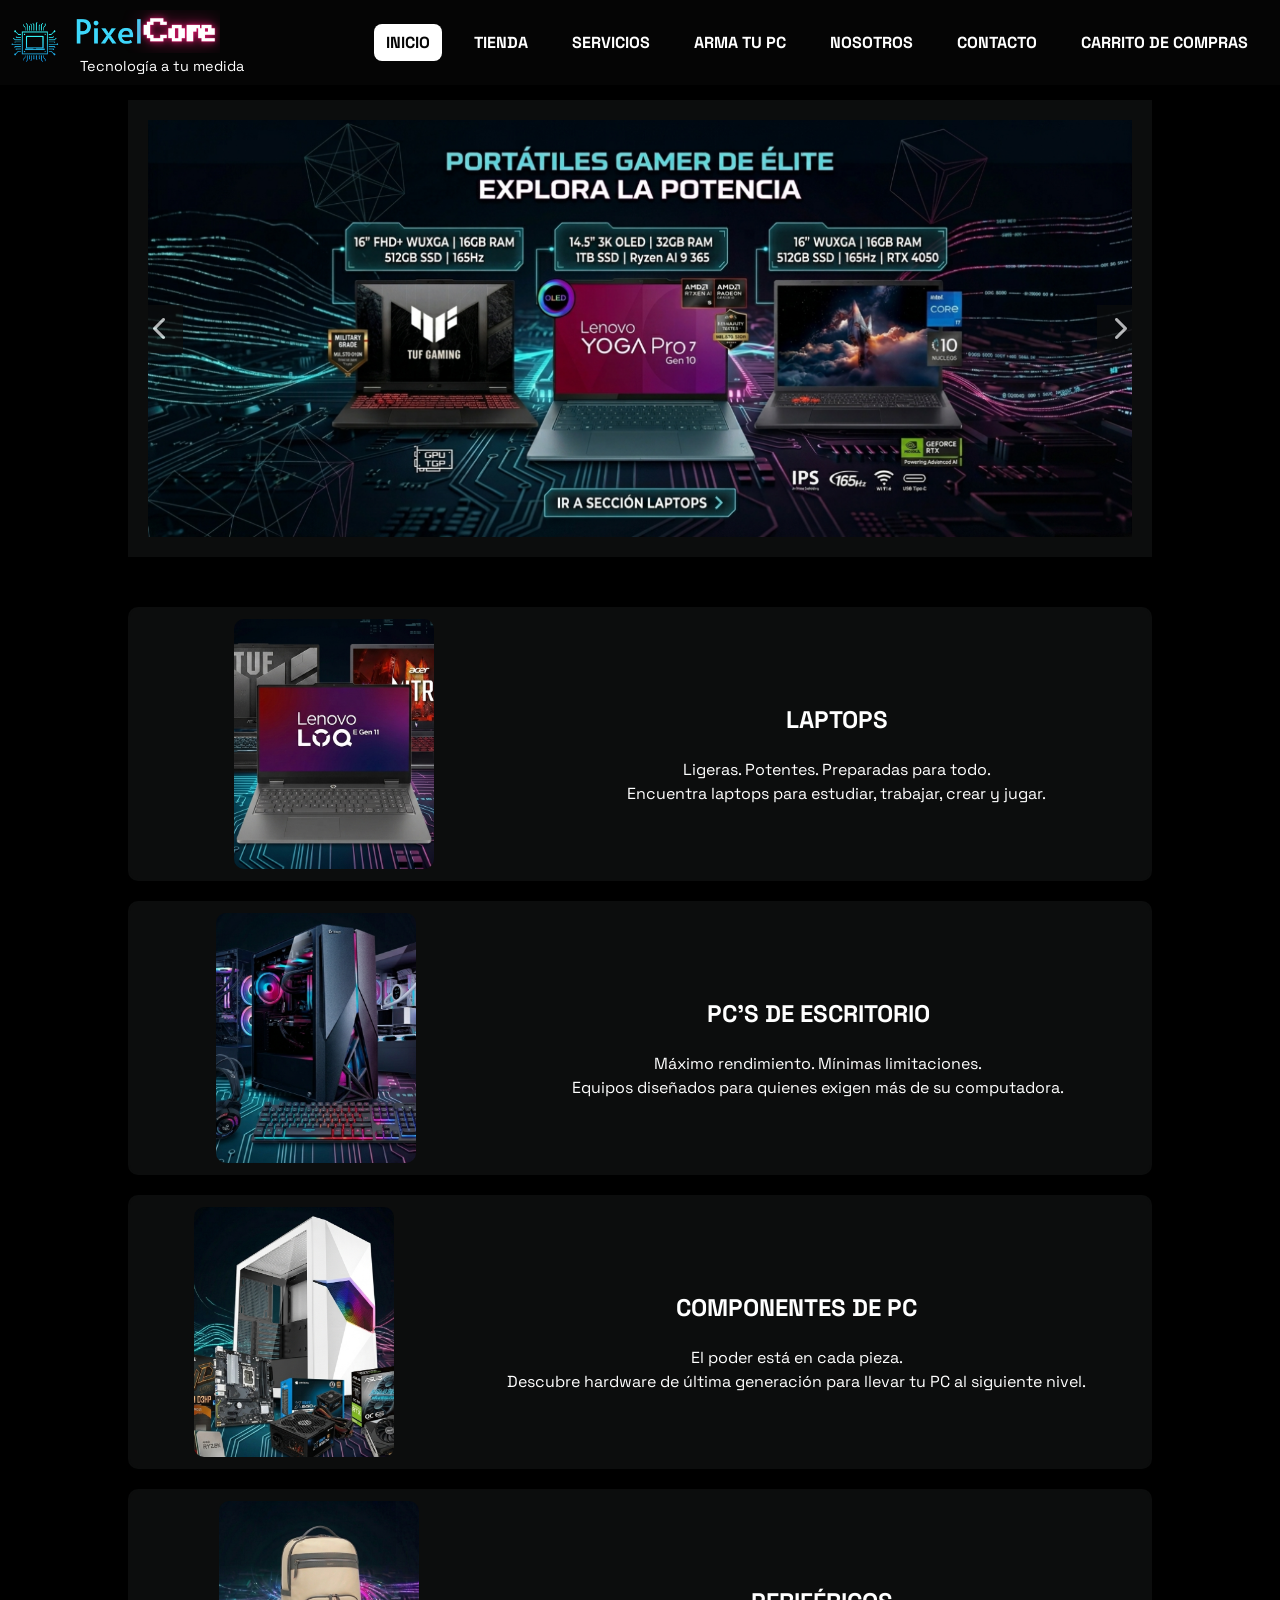
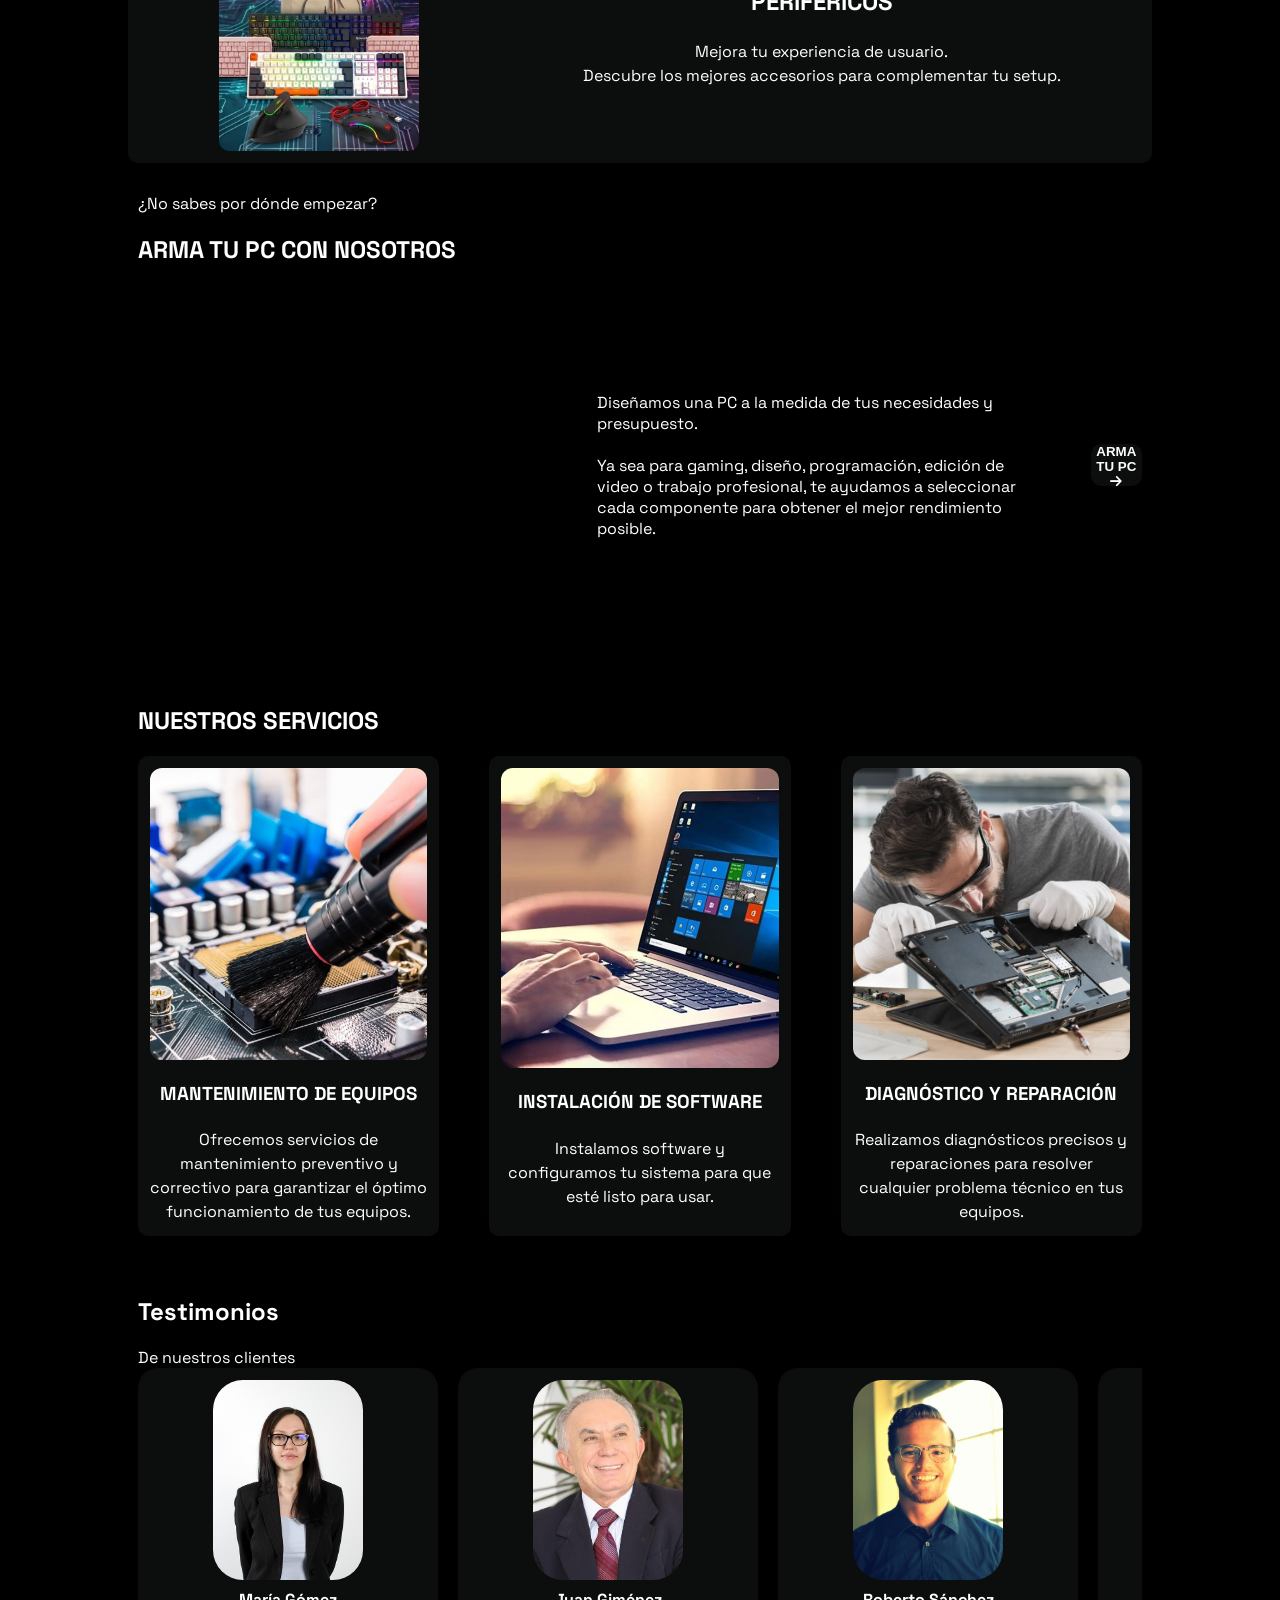
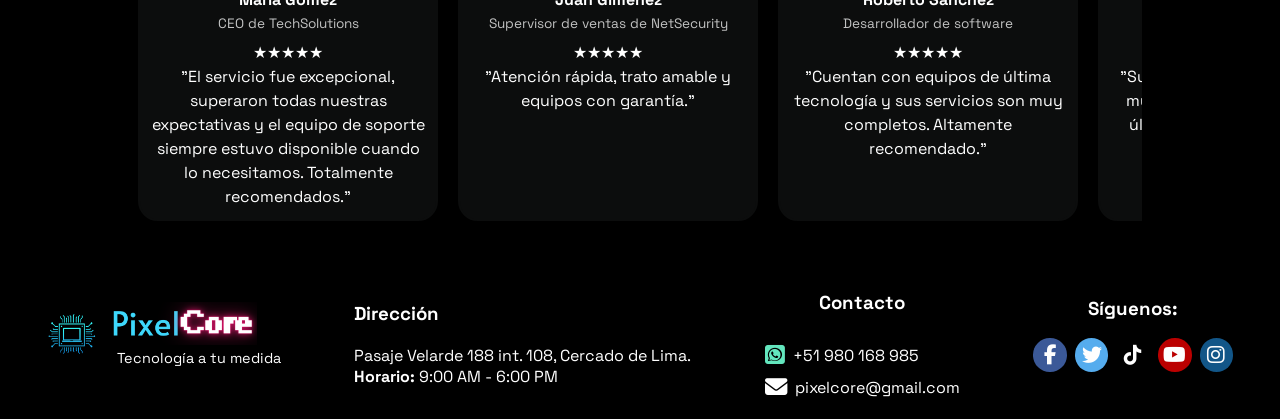
==== commit 2f71b68b: "feat: Agregar botón para 'Armado de PC' en Inicio" ====
--- a/paginas/index.html
+++ b/paginas/index.html
@@ -112,10 +112,11 @@
                     referrerpolicy = "strict-origin-when-cross-origin" 
                     allowfullscreen>
                 </iframe>
-                <p>Diseñamos una PC a la medida de tus necesidades y presupuesto.<br> 
-                <br> 
+                <p>Diseñamos una PC a la medida de tus necesidades y presupuesto.
+                    <br> <br> 
                     Ya sea para gaming, diseño, programación, edición de video o trabajo profesional, te ayudamos a seleccionar cada componente para obtener el mejor rendimiento posible.
                 </p>
+                <button>ARMA TU PC <i class="fas fa-arrow-right"></i></button>
             </div>
 
         </section>
--- a/css/styleIndex.css
+++ b/css/styleIndex.css
@@ -216,6 +216,22 @@
     gap: 50px;
 }
 
+.armado-pc button{
+    width: 15%;
+    height: 42px;
+    border: #0c0d0d;
+    border-radius: 10px;
+    background-color: #0c0d0d;
+    color: white;
+    font-weight: bold;
+}
+
+.armado-pc button:hover{
+    background-color: #222;
+    border: solid #222;
+    color: #ece81a;
+}
+
 /* ---------- Servicios ---------- */
 .servicios{
     border-radius: 20px;
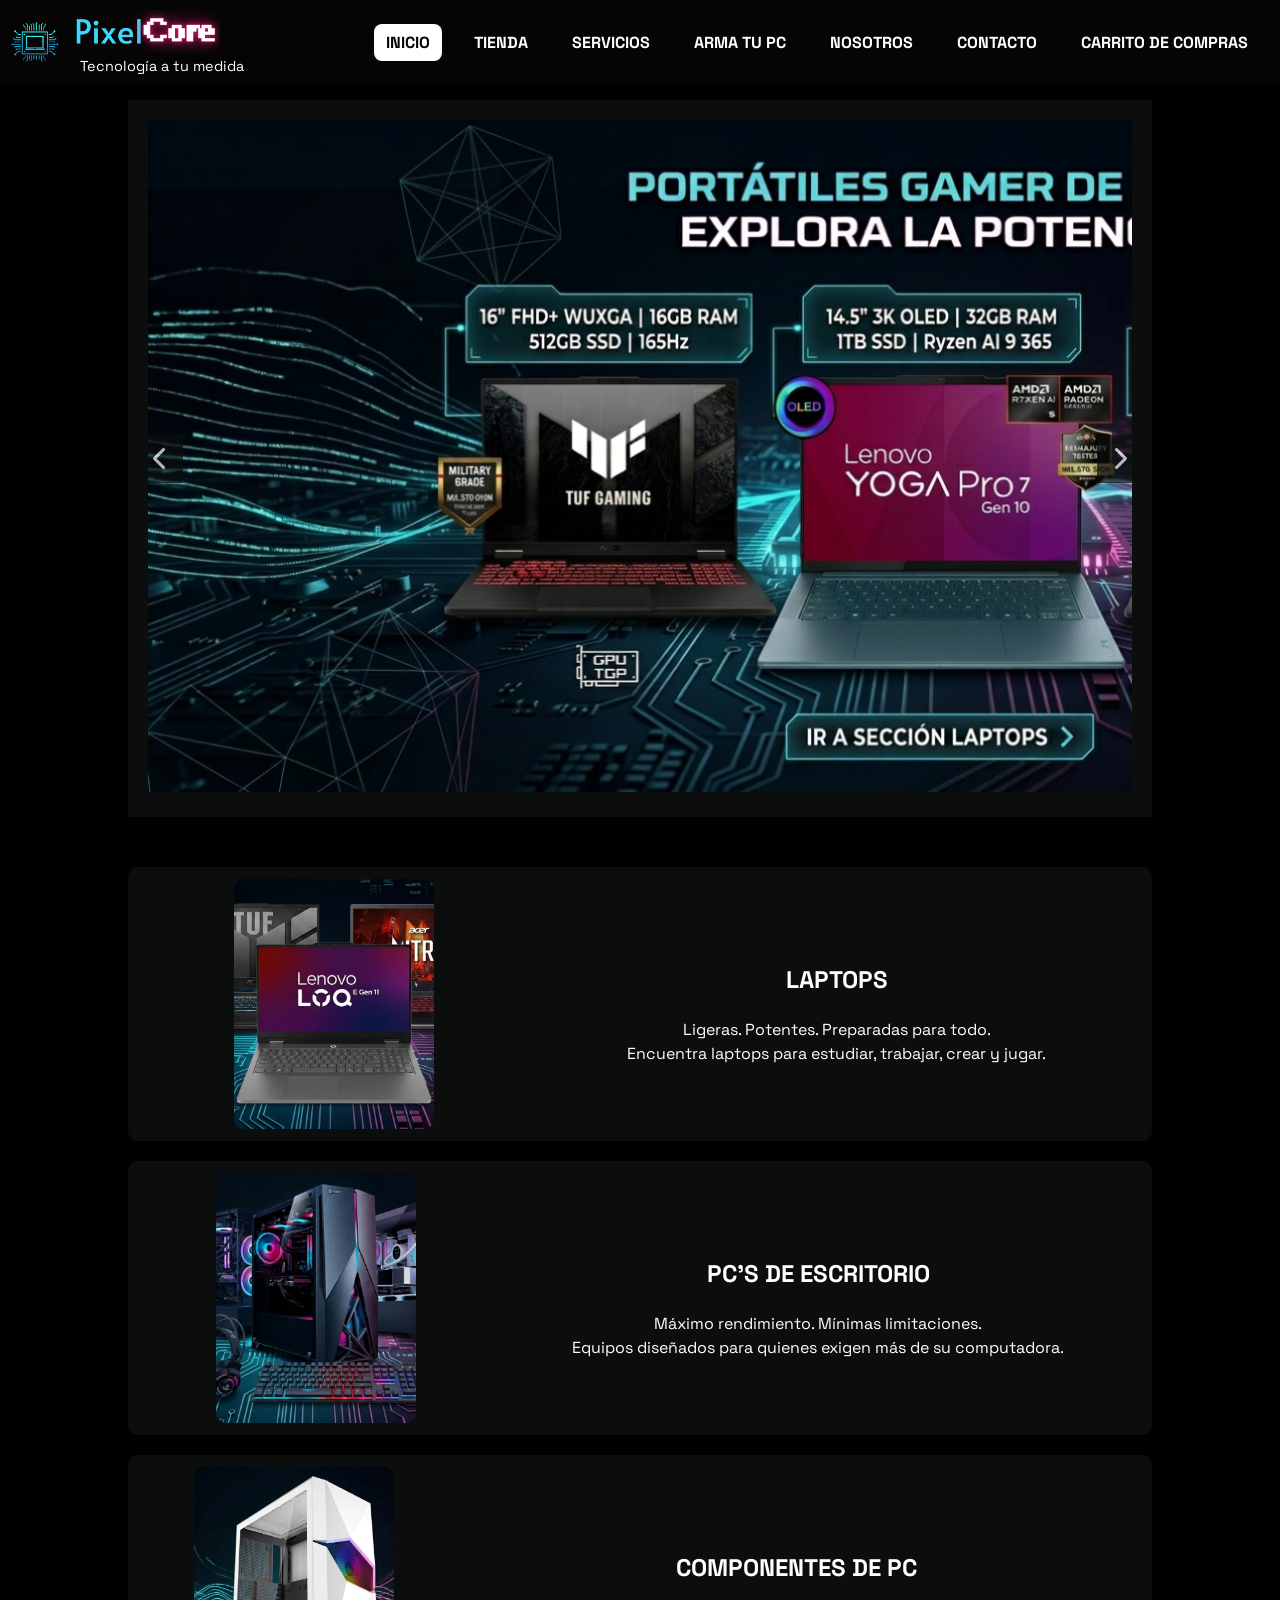
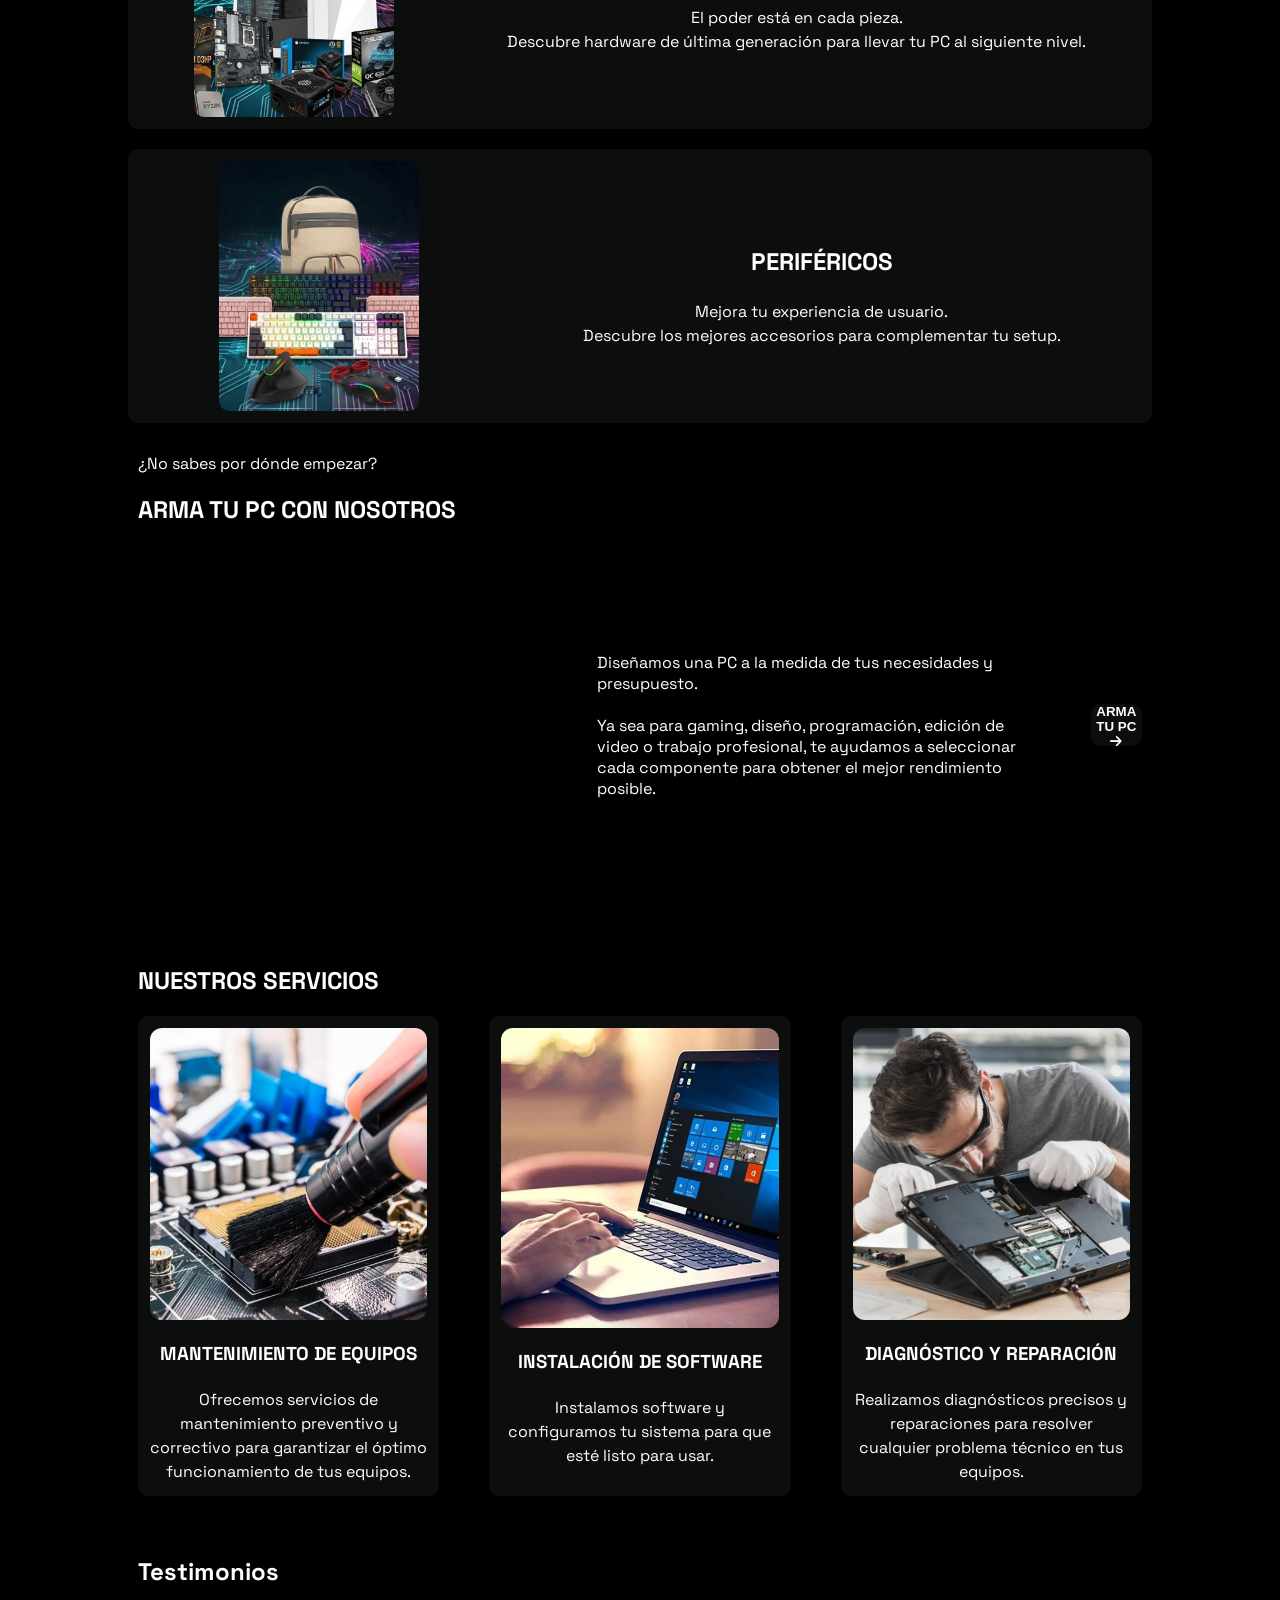
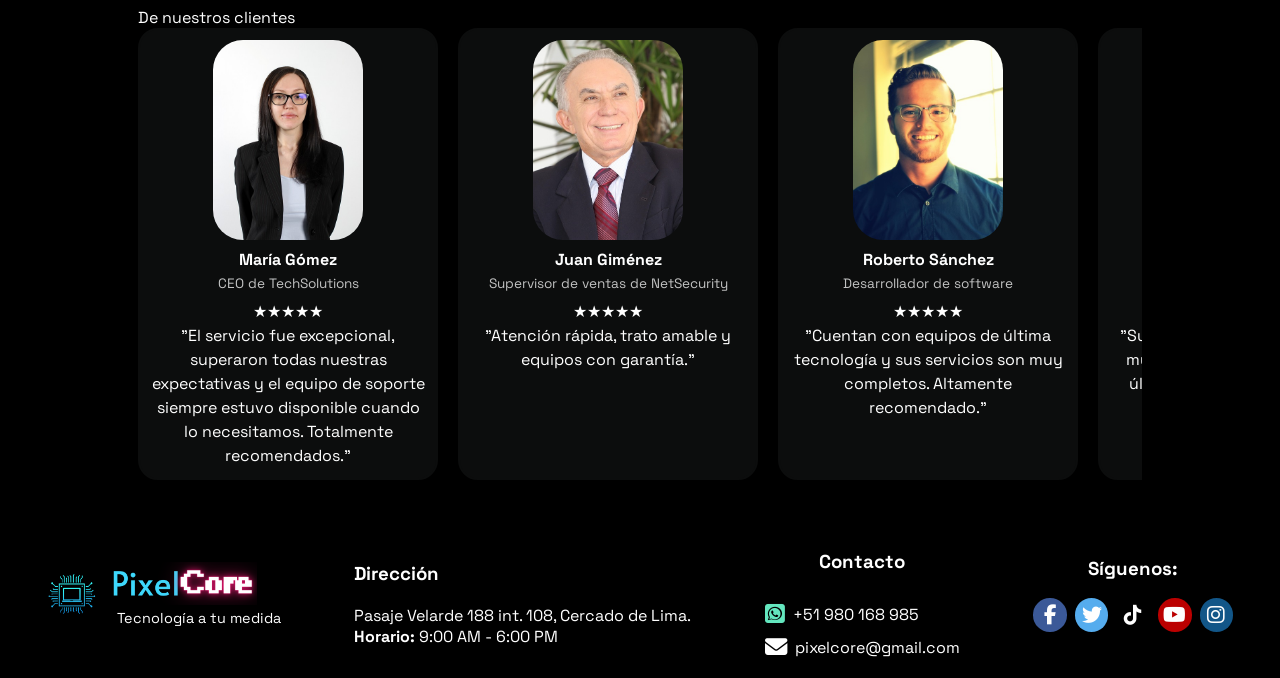
==== commit c737e95f: "fix: Agregar enlaces funcionales a tarjetas de Inicio" ====
--- a/paginas/index.html
+++ b/paginas/index.html
@@ -45,10 +45,10 @@
             </button>
             <div class = "carrusel-viewport">
                 <div class = "carrusel-contenedor">
-                    <img src = "../imagenes/banners/banner_laptop.png" alt = "banner de laptops">
-                    <img src = "../imagenes/banners/banner_pc.png" alt = "banner de PC's">
-                    <img src = "../imagenes/banners/banner_componentes.png" alt = "banner de componentes de PC">
-                    <img src = "../imagenes/banners/banner_perifericos.png" alt = "Periféricos">
+                    <a href="./laptops.html"><img src = "../imagenes/banners/banner_laptop.png" alt = "banner de laptops"></a>
+                    <a href="./pcEscritorio.html"><img src = "../imagenes/banners/banner_pc.png" alt = "banner de PC's"></a>
+                    <a href="./componentes.html"><img src = "../imagenes/banners/banner_componentes.png" alt = "banner de componentes de PC"></a>
+                    <a href="./perifericos.html"><img src = "../imagenes/banners/banner_perifericos.png" alt = "Periféricos"></a>
                 </div>
             </div>
             <button class = "button next">
@@ -59,41 +59,49 @@
         <!-- Productos -->
         <section class = "productos">
 
-            <div class = "productos-card">
-                <img class = "producto-img" src = "../imagenes/tarjetas/productos/card-laptop.png" alt = "Laptops">
-                <div class = "producto-texto">
-                    <h2>LAPTOPS</h2>
-                    <p>Ligeras. Potentes. Preparadas para todo.</p>
-                    <p>Encuentra laptops para estudiar, trabajar, crear y jugar.</p>
-                </div>
-            </div>
-
-            <div class = "productos-card">
-                <img class = "producto-img" src="../imagenes/tarjetas/productos/card-pc.png" alt="PC's">
-                <div class = "producto-texto">
-                    <h2>PC'S DE ESCRITORIO</h2>
-                    <p>Máximo rendimiento. Mínimas limitaciones.</p>
-                    <p>Equipos diseñados para quienes exigen más de su computadora.</p>
-                </div>
-            </div>
-
-            <div class = "productos-card">
-                <img class = "producto-img" src="../imagenes/tarjetas/productos/card-componentes.png" alt="componentes de PC">
-                <div class = "producto-texto">
-                    <h2>COMPONENTES DE PC</h2>
-                    <p>El poder está en cada pieza.</p>
-                    <p>Descubre hardware de última generación para llevar tu PC al siguiente nivel.</p>
-                </div>
-            </div>
-
-            <div class = "productos-card">
-                <img class = "producto-img" src="../imagenes/tarjetas/productos/card-perifericos.png" alt="Periféricos de PC">
-                <div class = "producto-texto">
-                    <h2>PERIFÉRICOS</h2>
-                    <p>Mejora tu experiencia de usuario.</p>
-                    <p>Descubre los mejores accesorios para complementar tu setup.</p>
-                </div>
-            </div>
+            <a href="./laptops.html">
+                <div class = "productos-card">
+                    <img class = "producto-img" src = "../imagenes/tarjetas/productos/card-laptop.png" alt = "Laptops">
+                    <div class = "producto-texto">
+                        <h2>LAPTOPS</h2>
+                        <p>Ligeras. Potentes. Preparadas para todo.</p>
+                        <p>Encuentra laptops para estudiar, trabajar, crear y jugar.</p>
+                    </div>
+                </div>
+            </a>
+
+            <a href="./pcEscritorio.html">
+                <div class = "productos-card">
+                    <img class = "producto-img" src="../imagenes/tarjetas/productos/card-pc.png" alt="PC's">
+                    <div class = "producto-texto">
+                        <h2>PC'S DE ESCRITORIO</h2>
+                        <p>Máximo rendimiento. Mínimas limitaciones.</p>
+                        <p>Equipos diseñados para quienes exigen más de su computadora.</p>
+                    </div>
+                </div>
+            </a>
+
+            <a href="./componentes.html">
+                <div class = "productos-card">
+                    <img class = "producto-img" src="../imagenes/tarjetas/productos/card-componentes.png" alt="componentes de PC">
+                    <div class = "producto-texto">
+                        <h2>COMPONENTES DE PC</h2>
+                        <p>El poder está en cada pieza.</p>
+                        <p>Descubre hardware de última generación para llevar tu PC al siguiente nivel.</p>
+                    </div>
+                </div>
+            </a>
+
+            <a href="./perifericos.html">
+                <div class = "productos-card">
+                    <img class = "producto-img" src="../imagenes/tarjetas/productos/card-perifericos.png" alt="Periféricos de PC">
+                    <div class = "producto-texto">
+                        <h2>PERIFÉRICOS</h2>
+                        <p>Mejora tu experiencia de usuario.</p>
+                        <p>Descubre los mejores accesorios para complementar tu setup.</p>
+                    </div>
+                </div>
+            </a>
 
         </section>
 
--- a/css/styleIndex.css
+++ b/css/styleIndex.css
@@ -123,7 +123,7 @@
     transition: transform 0.5s ease-in-out;
 }
 
-.carrusel-contenedor img{
+.carrusel-contenedor a{
     width: 100%;
     flex: 0 0 100%;
     flex-shrink: 0;
@@ -163,13 +163,19 @@
     gap: 20px;
 }
 
+.productos a, .productos a:visited{
+    width: 80%;
+    color: white;
+    text-decoration: none;
+}
+
 .productos-card {
     background-color: #0c0d0d;
     display: flex; 
     flex-direction: row;
     align-items: center;
     justify-content: space-around;
-    width: 80%;
+    width: 100%;
     padding: 10px;
     gap: 5px;
     border: solid #0c0d0d 2px;
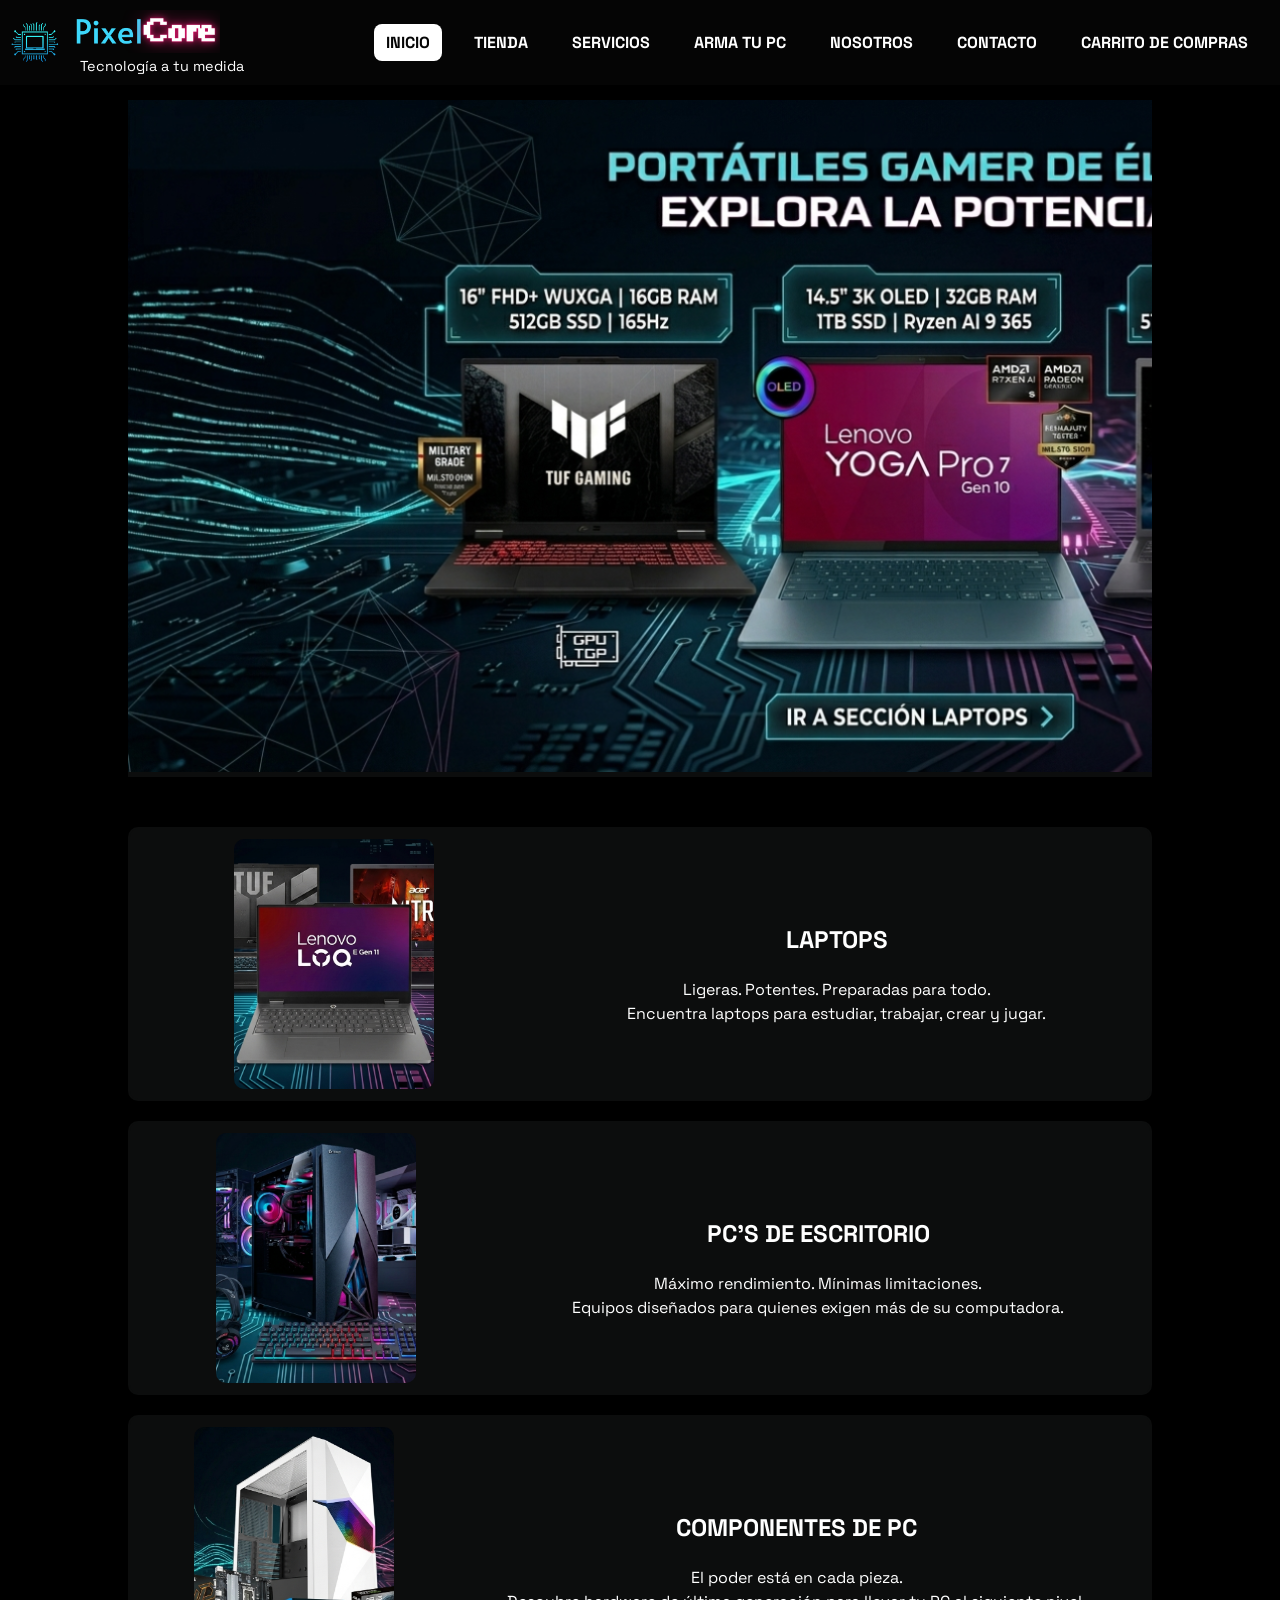
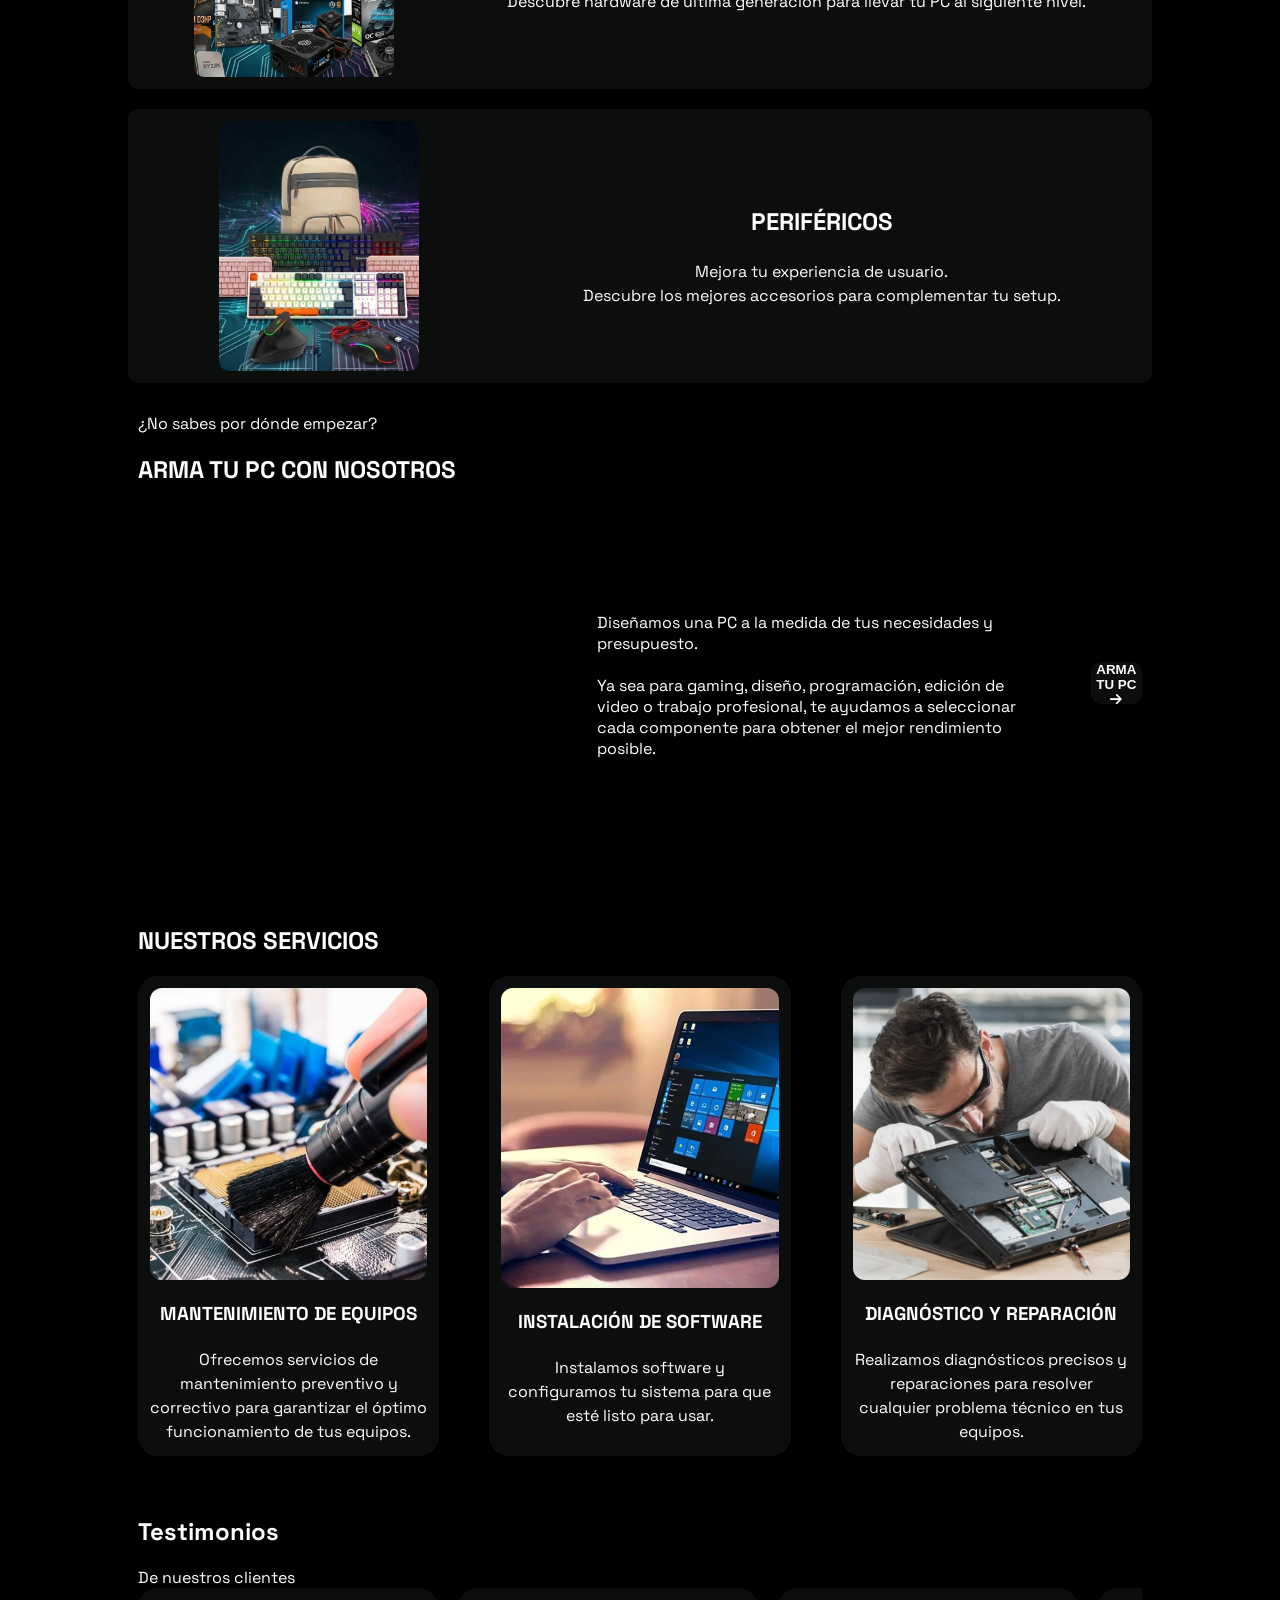
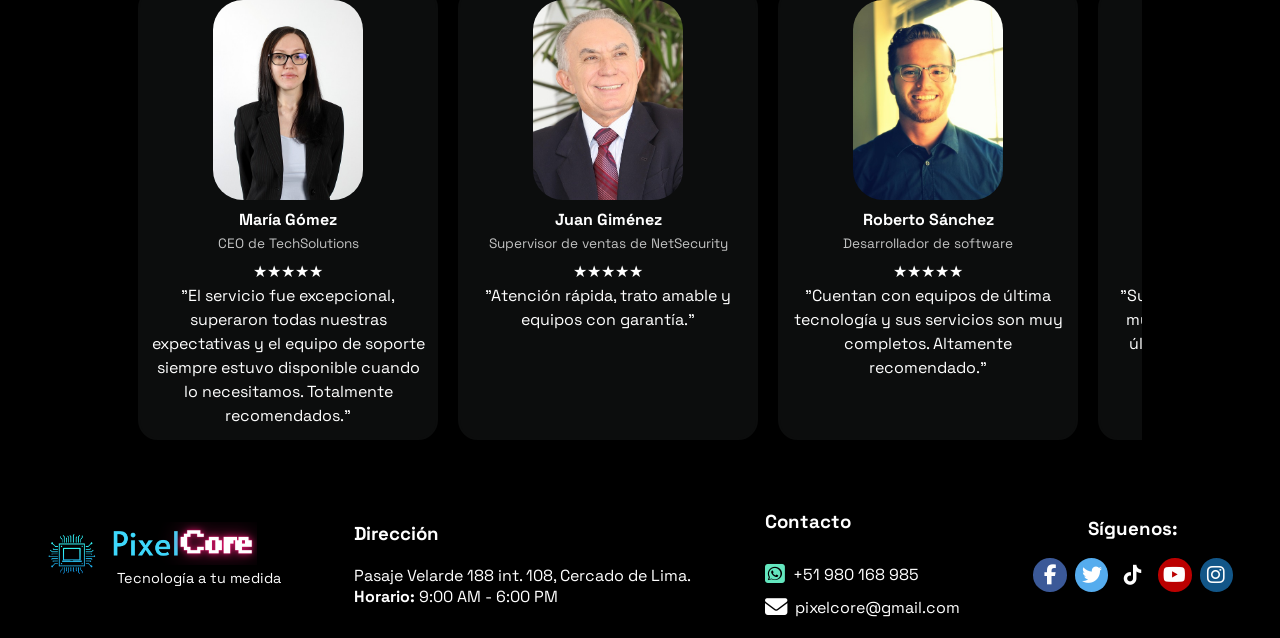
==== commit 5a8d0dc2: "fix: Corrección estética de 'Inicio'" ====
--- a/paginas/index.html
+++ b/paginas/index.html
@@ -8,7 +8,6 @@
     <link href="https://fonts.googleapis.com/css2?family=Space+Grotesk:wght@300;400;500;700&display=swap" rel="stylesheet">
     <link rel="stylesheet" href="../css/styleIndex.css">
     <link rel="stylesheet" href="https://cdnjs.cloudflare.com/ajax/libs/font-awesome/6.5.2/css/all.min.css">
-    <script src = "../js/scriptIndex.js" defer></script>
     <title>PixelCore - Tecnología a tu medida</title>
 </head>
 <body>
@@ -25,10 +24,10 @@
             <ul>
                 <li><a href = "#" class = "active">INICIO</a></li>
                 <li><a href = "./tienda.html">TIENDA</a></li>
-                <li><a href = "#">SERVICIOS</a></li>
-                <li><a href = "#">ARMA TU PC</a></li>
-                <li><a href = "#">NOSOTROS</a></li>
-                <li><a href = "#">CONTACTO</a></li>
+                <li><a href = "./servicios.html">SERVICIOS</a></li>
+                <li><a href = "./arma-tu-pc.html">ARMA TU PC</a></li>
+                <li><a href = "./nosotros.html">NOSOTROS</a></li>
+                <li><a href = "./contacto.html">CONTACTO</a></li>
                 <li><a href = "#">CARRITO DE COMPRAS</a></li>
             </ul>
         </nav>
@@ -40,9 +39,6 @@
 
         <!-- Banner -->
         <section class = "carrusel">
-            <button class = "button prev">
-                <i class="fa-solid fa-chevron-left"></i>
-            </button>
             <div class = "carrusel-viewport">
                 <div class = "carrusel-contenedor">
                     <a href="./laptops.html"><img src = "../imagenes/banners/banner_laptop.png" alt = "banner de laptops"></a>
@@ -51,9 +47,6 @@
                     <a href="./perifericos.html"><img src = "../imagenes/banners/banner_perifericos.png" alt = "Periféricos"></a>
                 </div>
             </div>
-            <button class = "button next">
-                <i class="fa-solid fa-chevron-right"></i>
-            </button>
         </section>
 
         <!-- Productos -->
@@ -112,19 +105,22 @@
             <h2>ARMA TU PC CON NOSOTROS</h2>
             <div class = "armado-pc-contenido">
                 <iframe 
-                    width = "1200" height = "360"
                     src = "https://www.youtube-nocookie.com/embed/bmqyrYRSf_Q?si=VLhyrjJyoLAX0cys" 
                     title = "Video: Cómo armar tu PC con PixelCore" 
-                    frameborder = "0" 
                     allow = "accelerometer; autoplay; clipboard-write; encrypted-media; gyroscope; picture-in-picture; web-share" 
                     referrerpolicy = "strict-origin-when-cross-origin" 
                     allowfullscreen>
                 </iframe>
+
                 <p>Diseñamos una PC a la medida de tus necesidades y presupuesto.
                     <br> <br> 
                     Ya sea para gaming, diseño, programación, edición de video o trabajo profesional, te ayudamos a seleccionar cada componente para obtener el mejor rendimiento posible.
                 </p>
-                <button>ARMA TU PC <i class="fas fa-arrow-right"></i></button>
+
+                <a href="./arma-tu-pc.html">
+                    <button>ARMA TU PC <i class="fas fa-arrow-right"></i></button>
+                </a>
+                
             </div>
 
         </section>
@@ -135,29 +131,35 @@
             <h2>NUESTROS SERVICIOS</h2>
             <div class = "servicios-grid">
 
-                <div class = "servicios-card">
-                    <img src = "../imagenes/tarjetas/servicios/card-servicios-mantenimiento.jpg" alt = "Mantenimiento de equipos">
-                    <div class = "servicios-texto">
-                        <h3>MANTENIMIENTO DE EQUIPOS</h3>
-                        <p>Ofrecemos servicios de mantenimiento preventivo y correctivo para garantizar el óptimo funcionamiento de tus equipos.</p>
-                    </div>
-                </div>
-
-                <div class = "servicios-card">
-                    <img src = "../imagenes/tarjetas/servicios/card-servicios-instalacion.webp" alt = "Instalación de software">
-                    <div class = "servicios-texto">
-                        <h3>INSTALACIÓN DE SOFTWARE</h3>
-                        <p>Instalamos software y configuramos tu sistema para que esté listo para usar.</p>
-                    </div>
-                </div>
-
-                <div class = "servicios-card">
-                    <img src = "../imagenes/tarjetas/servicios/card-servicios-reparacion.jpg" alt = "Reparación de equipos">
-                    <div class = "servicios-texto">
-                        <h3>DIAGNÓSTICO Y REPARACIÓN</h3>
-                        <p>Realizamos diagnósticos precisos y reparaciones para resolver cualquier problema técnico en tus equipos.</p>
-                    </div>
-                </div>
+                <a href="./servicios.html">
+                    <div class = "servicios-card">
+                        <img src = "../imagenes/tarjetas/servicios/card-servicios-mantenimiento.jpg" alt = "Mantenimiento de equipos">
+                        <div class = "servicios-texto">
+                            <h3>MANTENIMIENTO DE EQUIPOS</h3>
+                            <p>Ofrecemos servicios de mantenimiento preventivo y correctivo para garantizar el óptimo funcionamiento de tus equipos.</p>
+                        </div>
+                    </div>
+                </a>
+
+                <a href="./servicios.html">
+                    <div class = "servicios-card">
+                        <img src = "../imagenes/tarjetas/servicios/card-servicios-instalacion.webp" alt = "Instalación de software">
+                        <div class = "servicios-texto">
+                            <h3>INSTALACIÓN DE SOFTWARE</h3>
+                            <p>Instalamos software y configuramos tu sistema para que esté listo para usar.</p>
+                        </div>
+                    </div>
+                </a>
+
+                <a href="./servicios.html">
+                    <div class = "servicios-card">
+                        <img src = "../imagenes/tarjetas/servicios/card-servicios-reparacion.jpg" alt = "Reparación de equipos">
+                        <div class = "servicios-texto">
+                            <h3>DIAGNÓSTICO Y REPARACIÓN</h3>
+                            <p>Realizamos diagnósticos precisos y reparaciones para resolver cualquier problema técnico en tus equipos.</p>
+                        </div>
+                    </div>
+                </a>
 
             </div>
 
--- a/css/styleIndex.css
+++ b/css/styleIndex.css
@@ -42,12 +42,8 @@
     padding-left: 10px;
 }
 
-h2{
-    margin: 20px auto;
-}
-
-h3{
-    margin: 20px auto;
+h2, h3{
+    margin: 20px 0;
 }
 
 /* ---------- Header ---------- */
@@ -101,15 +97,9 @@
 /* ---------- Banner ---------- */
 .carrusel{
     background-color: #0c0d0d;
-    display: flex;
-    flex-direction: row;
-    justify-content: space-around;
-    align-items: center;
-    padding: 20px;
+    width: 80%;
     margin: 100px auto 50px;
     overflow: hidden;
-    width: 80%;
-    position: relative;
 }
 
 .carrusel-viewport{
@@ -120,37 +110,34 @@
     display: flex;
     flex-direction: row;
     justify-content: space-around;
-    transition: transform 0.5s ease-in-out;
+    animation: slider 20s infinite;
 }
 
 .carrusel-contenedor a{
     width: 100%;
     flex: 0 0 100%;
-    flex-shrink: 0;
-    object-fit: cover;
-    display: block;
-}
-
-.button{
-    position: absolute;
-    top: 50%;
-    transform: translateY(-50%);
-    padding: 10px 15px;
-    border: none;
-    cursor: pointer;
-    font-size: 24px;
-    background: #0c0d0d;
-    opacity: 0.7;
-    color: white;
-    z-index: 10;
-}
-
-.prev{
-    left: 10px;
-}
-
-.next{
-    right: 10px;
+}
+
+@keyframes slider{
+    0%, 20%{
+        transform: translateX(0);
+    }
+
+    25%, 45%{
+        transform: translateX(-100%);
+    }
+
+    50%, 70%{
+        transform: translateX(-200%);
+    }
+
+    75%, 90%{
+        transform: translateX(-300%);
+    }
+
+    100%{
+        transform: translateX(0);
+    }
 }
 
 /* ---------- Productos ---------- */
@@ -182,7 +169,7 @@
     border-radius: 10px;
     position: relative;
     overflow: hidden;
-    transition: transform 0.4s ease;
+    cursor: pointer;
 }
 
 .productos-card:hover{
@@ -194,7 +181,7 @@
     height: 250px;
     object-fit:cover;
     border-radius: 10px;
-    transition: transform 0.4s ease;
+    transition: transform 0.3s ease;
 }
 
 .productos-card:hover .producto-img{
@@ -222,17 +209,27 @@
     gap: 50px;
 }
 
-.armado-pc button{
+.armado-pc iframe{
+    width: 1200px;
+    height: 360px;
+    border: none;
+}
+
+.armado-pc a{
     width: 15%;
+}
+
+.armado-pc a button{
+    width: 100%;
     height: 42px;
+    background-color: #0c0d0d;
     border: #0c0d0d;
     border-radius: 10px;
-    background-color: #0c0d0d;
     color: white;
     font-weight: bold;
 }
 
-.armado-pc button:hover{
+.armado-pc a button:hover{
     background-color: #222;
     border: solid #222;
     color: #ece81a;
@@ -249,6 +246,12 @@
     align-items: flex-start;
     gap: 50px;
     justify-content: space-around;
+}
+
+.servicios-grid a{
+    width: 33%;
+    text-decoration: none;
+    color: white;
 }
 
 .servicios-card{
@@ -259,8 +262,10 @@
     padding: 10px;
     height: 480px;
     border: solid #0c0d0d 2px;
-    border-radius: 10px;
+    border-radius: 20px;
     transition: transform 0.4s ease;
+    text-decoration: none;
+    cursor: pointer;
 }
 
 .servicios-card:hover{
@@ -394,8 +399,13 @@
     color: rgb(99, 230, 190);
 }
 
+.fa-envelope { 
+    color: white;
+}
+
 .footer-contacto a:hover{
     opacity: 0.75;
+    color: #ece81a;
 }
 
 .footer-contacto i{
